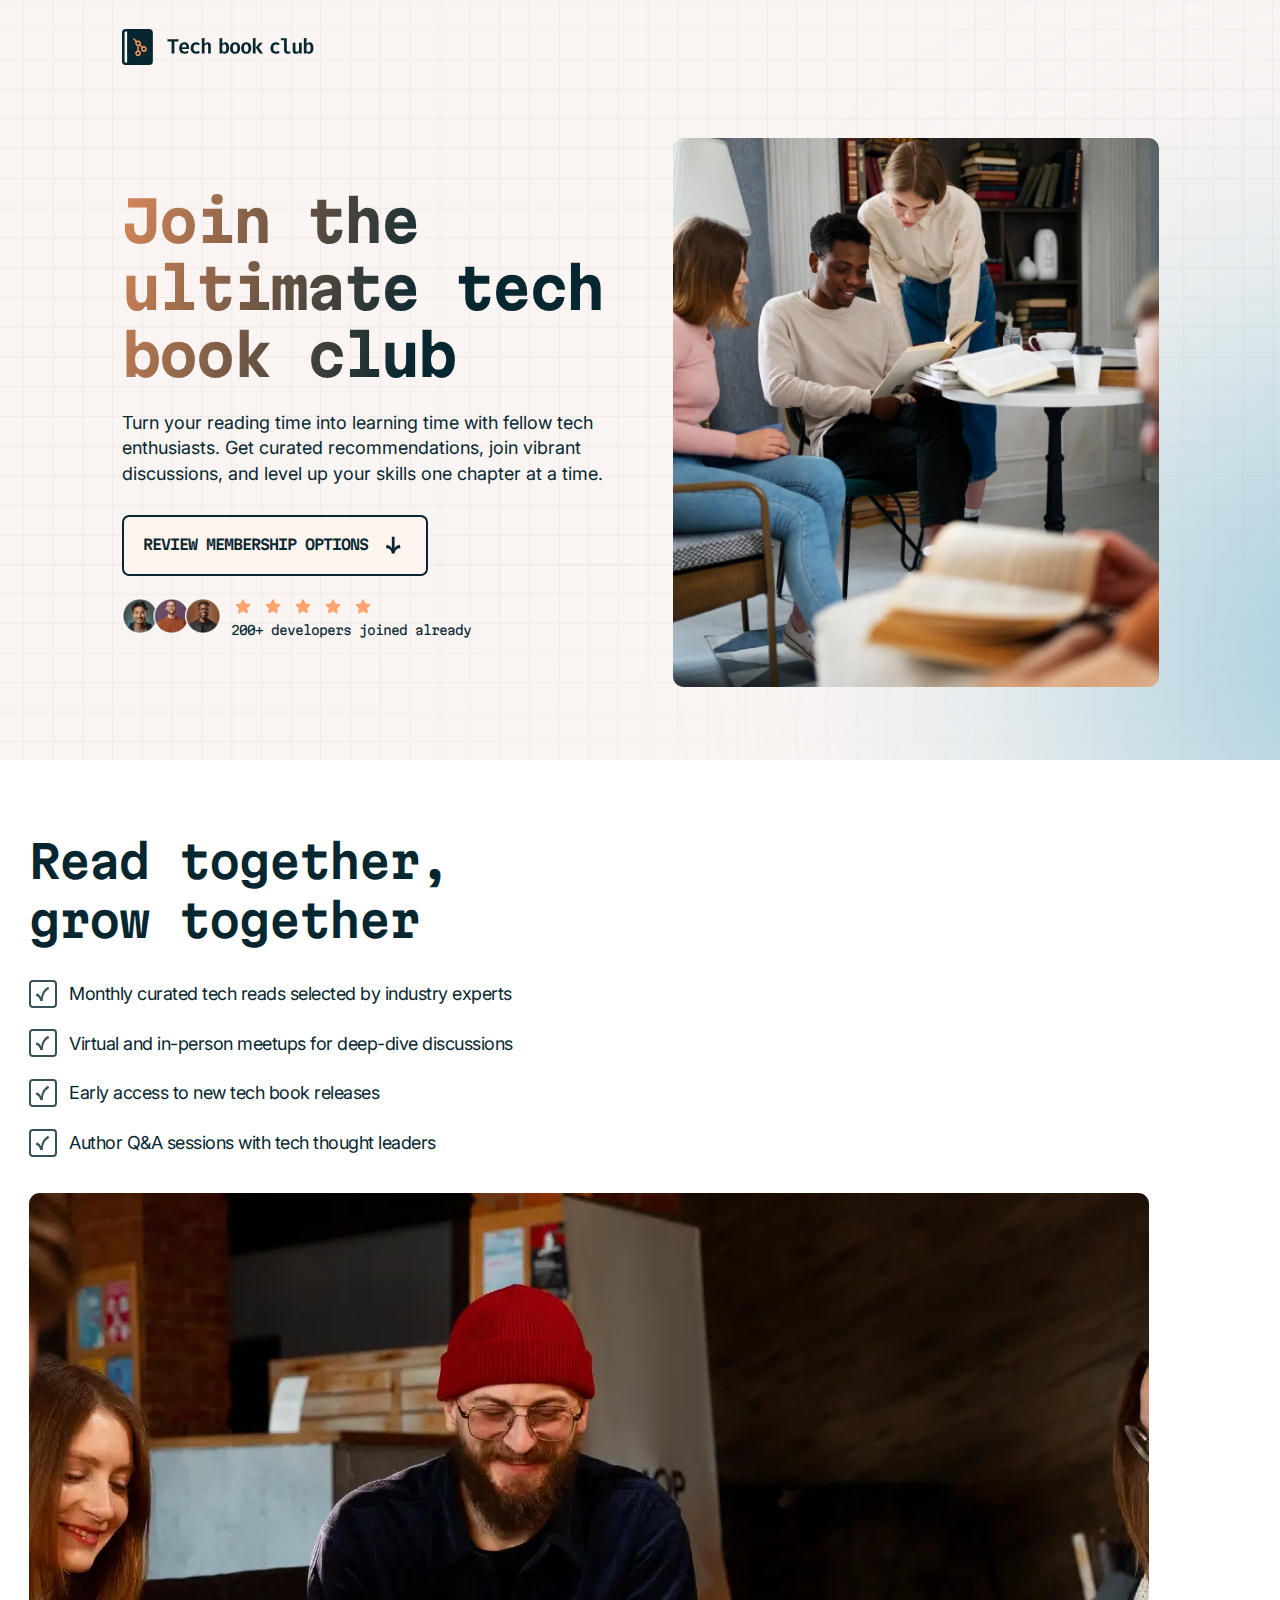
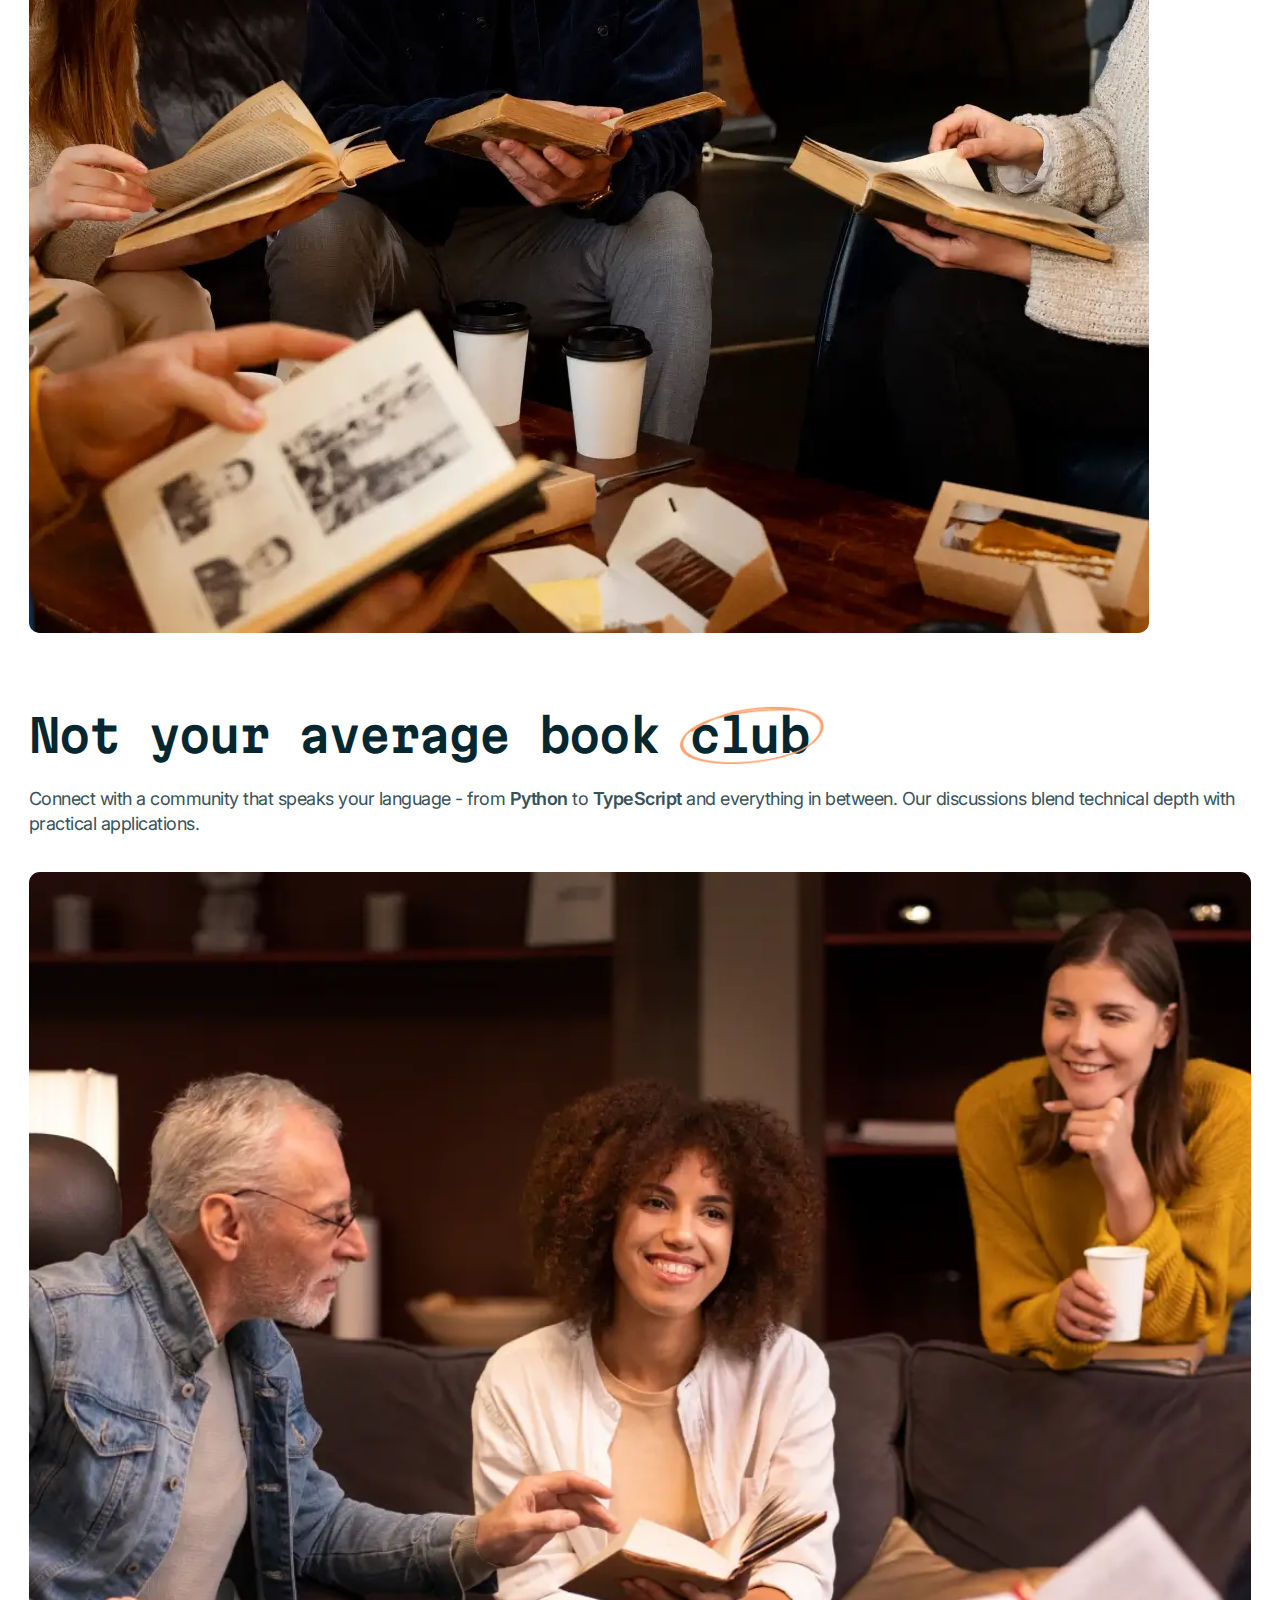
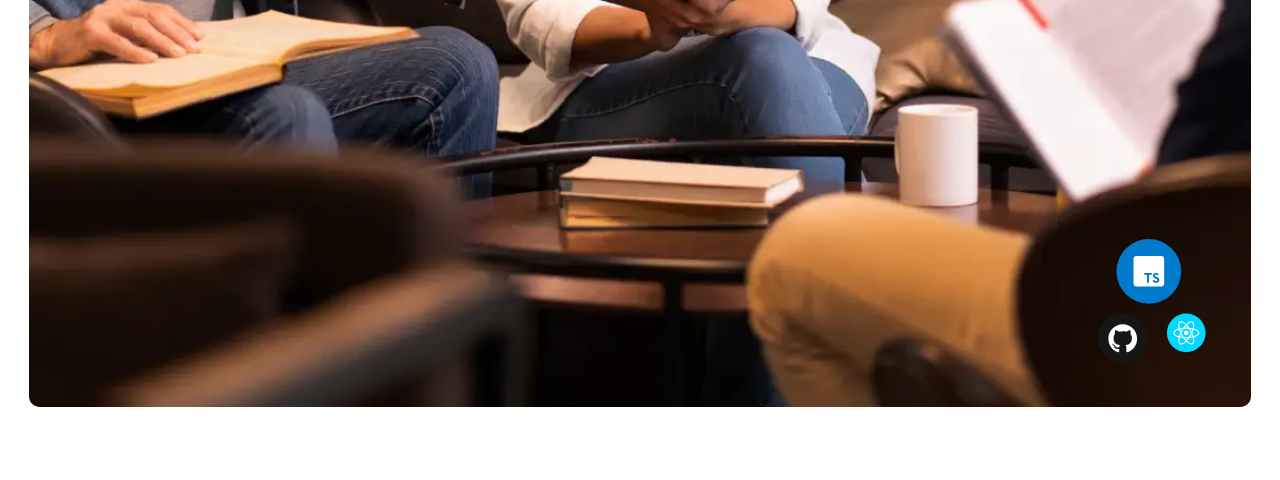
==== index.html @ 88ce5cdf "Complete introduction section renewal tablet version" ====
<!doctype html>
<html lang="en">
  <head>
    <meta charset="UTF-8" />
    <meta name="viewport" content="width=device-width, initial-scale=1.0" />

    <link
      rel="icon"
      type="image/png"
      sizes="32x32"
      href="./assets/images/favicon-32x32.png"
    />
    <link rel="preconnect" href="https://fonts.googleapis.com" />
    <link rel="preconnect" href="https://fonts.gstatic.com" crossorigin />
    <link
      href="https://fonts.googleapis.com/css2?family=Inter:ital,opsz,wght@0,14..32,100..900;1,14..32,100..900&family=Martian+Mono:wght@100..800&display=swap"
      rel="stylesheet"
    />
    <link rel="stylesheet" href="../styles/main.css" />

    <title>Tech book club</title>
  </head>
  <body>
    <main class="main-container">
      <section class="hero">
        <header class="hero__header">
          <nav class="hero__nav" aria-label="Main logo">
            <img
              src="./assets/images/logo.svg"
              alt=""
              aria-hidden="true"
              class="hero__logo"
            />
          </nav>
        </header>
        <div class="hero__content">
          <div class="content content__info">
            <h1 class="content__title">
              Join the <br />
              ultimate tech book club
            </h1>
            <p class="content__description">
              Turn your reading time into learning time with fellow tech
              enthusiasts. Get curated recommendations, join vibrant
              discussions, and level up your skills one chapter at a time.
            </p>
            <button
              class="content__btn primary"
              type="button"
              aria-label="Review membership options"
            >
              Review membership options
              <img
                src="./assets/images/icon-arrow-down.svg"
                alt=""
                aria-hidden="true"
              />
            </button>
            <div class="content__reviews">
              <img
                class="content__avatars"
                src="./assets/images/image-avatars.webp"
                alt="Avatars of tech book club members"
              />
              <div class="content__rating">
                <img src="./assets/images/icon-star.svg" alt="Star rating" />
                <img src="./assets/images/icon-star.svg" alt="Star rating" />
                <img src="./assets/images/icon-star.svg" alt="Star rating" />
                <img src="./assets/images/icon-star.svg" alt="Star rating" />
                <img src="./assets/images/icon-star.svg" alt="Star rating" />
                <p>200+ developers joined already</p>
              </div>
            </div>
          </div>
          <picture class="content__image">
            <source
              srcset="./assets/images/image-hero-desktop.webp"
              media="(min-width: 64em)"
            />
            <source
              srcset="./assets/images/image-hero-tablet.webp"
              media="(min-width: 48em)"
            />
            <img
              src="./assets/images/image-hero-mobile.webp"
              alt="A group of people discussing over a book"
            />
          </picture>
        </div>
      </section>

      <section class="introduction">
        <article class="introduction__content">
          <div class="introduction__text">
            <h2 class="introduction__title">
              Read together, <br />
              grow together
            </h2>
            <ul class="introduction__list">
              <li class="introduction__list--item">
                <img src="./assets/images/icon-check.svg" alt="" />
                Monthly curated tech reads selected by industry experts
              </li>
              <li class="introduction__list--item">
                <img src="./assets/images/icon-check.svg" alt="" />
                Virtual and in-person meetups for deep-dive discussions
              </li>
              <li class="introduction__list--item">
                <img src="./assets/images/icon-check.svg" alt="" />
                Early access to new tech book releases
              </li>
              <li class="introduction__list--item">
                <img src="./assets/images/icon-check.svg" alt="" />
                Author Q&A sessions with tech thought leaders
              </li>
            </ul>
          </div>

          <picture class="introduction__image">
            <source
              srcset="./assets/images/image-read-together-desktop.webp"
              media="(min-width: 64em)"
            />
            <source
              srcset="./assets/images/image-read-together-tablet.webp"
              media="(min-width: 48em)"
            />
            <img
              src="./assets/images/image-read-together-mobile.webp"
              alt="A group of people reading books together"
            />
          </picture>
        </article>

        <article class="introduction__content">
          <div class="introduction__text">
            <h3 class="introduction__title">
              Not your average book
              <div>
                <img src="./assets/images/pattern-circle.png" alt="" />club
              </div>
            </h3>
            <p class="introduction__description">
              Connect with a community that speaks your language - from
              <span>Python</span>
              to <span>TypeScript</span> and everything in between. Our
              discussions blend technical depth with practical applications.
            </p>
          </div>
          <picture class="introduction__image">
            <source
              srcset="./assets/images/image-not-average-desktop.webp"
              media="(min-width: 64em)"
            />
            <source
              srcset="./assets/images/image-not-average-tablet.webp"
              media="(min-width: 48em)"
            />
            <img
              src="./assets/images/image-not-average-mobile.webp"
              alt="A group of people reading books together"
            />
          </picture>
          <img
            class="introduction__logos"
            src="./assets/images/logos-tech.svg"
            alt="Github, typescript, and react logos image"
          />
        </article>
      </section>

      <!-- <section class="journey"> -->
      <!--   <header> -->
      <!--     <h2 class="journey__title">Your tech reading journey</h2> -->
      <!--   </header> -->
      <!--   <div class="journey__steps"> -->
      <!--     <div class="journey__step"> -->
      <!--       <div class="journey__step--number"> -->
      <!--         <span>1</span> -->
      <!--         <img src="./assets/images/pattern-arrow.svg" alt="" /> -->
      <!--       </div> -->
      <!--       <p>Choose your membership tier</p> -->
      <!--     </div> -->
      <!--     <div class="journey__step"> -->
      <!--       <div class="journey__step--number"> -->
      <!--         <span>2</span> -->
      <!--         <img src="./assets/images/pattern-arrow.svg" alt="" /> -->
      <!--       </div> -->
      <!--       <p>Get your monthly book selection</p> -->
      <!--     </div> -->
      <!--     <div class="journey__step"> -->
      <!--       <div class="journey__step--number"> -->
      <!--         <span>3</span> -->
      <!--         <img src="./assets/images/pattern-arrow.svg" alt="" /> -->
      <!--       </div> -->
      <!--       <p>Join our discussions forums</p> -->
      <!--     </div> -->
      <!--     <div class="journey__step"> -->
      <!--       <div class="journey__step--number"> -->
      <!--         <span>4</span> -->
      <!--       </div> -->
      <!--       <p>Attend exclusive meetups</p> -->
      <!--     </div> -->
      <!--   </div> -->
      <!-- </section> -->

      <!-- <aside class="pricing"> -->
      <!--   <header> -->
      <!--     <h2 class="pricing__header">Membership options</h2> -->
      <!--   </header> -->
      <!--   <section class="pricing__options"> -->
      <!--     <div class="pricing__option pricing__option--starter"> -->
      <!--       <h3 class="pricing__option--title">Starter</h3> -->
      <!--       <p class="pricing__option--price">$19<span>/month</span></p> -->
      <!--       <hr /> -->
      <!--       <ul class="pricing__option--list"> -->
      <!--         <li class="pricing__option--list-item"> -->
      <!--           <img src="./assets/images/icon-check.svg" alt="" /> 1 book/month -->
      <!--         </li> -->
      <!--         <li class="pricing__option--list-item"> -->
      <!--           <img src="./assets/images/icon-check.svg" alt="" /> Online -->
      <!--           forums -->
      <!--         </li> -->
      <!--       </ul> -->
      <!--       <button class="pricing__option--btn primary" type="button"> -->
      <!--         Subscribe now -->
      <!--       </button> -->
      <!--     </div> -->
      <!--     <div class="pricing__option pricing__option--pro"> -->
      <!--       <h3 class="pricing__option--title">Pro</h3> -->
      <!--       <p class="pricing__option--price">$29<span>/month</span></p> -->
      <!--       <hr /> -->
      <!--       <ul class="pricing__option--list"> -->
      <!--         <li class="pricing__option--list-item"> -->
      <!--           <img src="./assets/images/icon-check.svg" alt="" /> 2 -->
      <!--           books/month -->
      <!--         </li> -->
      <!--         <li class="pricing__option--list-item"> -->
      <!--           <img src="./assets/images/icon-check.svg" alt="" /> Virtual -->
      <!--           meetups -->
      <!--         </li> -->
      <!--       </ul> -->
      <!--       <button class="pricing__option--btn primary" type="button"> -->
      <!--         Subscribe now -->
      <!--       </button> -->
      <!--     </div> -->
      <!--     <div class="pricing__option pricing__option--enterprise"> -->
      <!--       <h3 class="pricing__option--title">Enterprise</h3> -->
      <!--       <p class="pricing__option--price">Custom</p> -->
      <!--       <hr /> -->
      <!--       <ul class="pricing__option--list"> -->
      <!--         <li class="pricing__option--list-item"> -->
      <!--           <img src="./assets/images/icon-check.svg" alt="" /> Team access -->
      <!--         </li> -->
      <!--         <li class="pricing__option--list-item"> -->
      <!--           <img src="./assets/images/icon-check.svg" alt="" /> Private -->
      <!--           sessions -->
      <!--         </li> -->
      <!--       </ul> -->
      <!--       <button class="pricing__option--btn primary" type="button"> -->
      <!--         Talk to us -->
      <!--       </button> -->
      <!--     </div> -->
      <!--   </section> -->
      <!-- </aside> -->

      <!-- <blockquote class="review"> -->
      <!--   <div class="review__stars"> -->
      <!--     <img src="./assets/images/icon-star.svg" alt="Five star image" /> -->
      <!--     <img src="./assets/images/icon-star.svg" alt="Five star image" /> -->
      <!--     <img src="./assets/images/icon-star.svg" alt="Five star image" /> -->
      <!--     <img src="./assets/images/icon-star.svg" alt="Five star image" /> -->
      <!--     <img src="./assets/images/icon-star.svg" alt="Five star image" /> -->
      <!--   </div> -->
      <!--   <q class="review__description" -->
      <!--     >This book club transformed my technical reading from a solitary -->
      <!--     activity into an enriching community experience. The discussions are -->
      <!--     gold!</q -->
      <!--   > -->
      <!--   <p class="review__author">Sarah Chen, Software Architect</p> -->
      <!-- </blockquote> -->
    </main>

    <!-- <footer class="footer"> -->
    <!--   <div class="footer__content"> -->
    <!--     <header class="footer__header"> -->
    <!--       <h2 class="footer__title">Ready to debug your reading list?</h2> -->
    <!--       <button class="footer__btn alternate"> -->
    <!--         Review membership options -->
    <!--         <img src="./assets/images/icon-arrow-up.svg" alt="" /> -->
    <!--       </button> -->
    <!--     </header> -->
    <!---->
    <!--     <section class="footer__review"> -->
    <!--       <img -->
    <!--         class="footer__review-avatar" -->
    <!--         src="./assets/images/image-avatars.webp" -->
    <!--         alt="Reviewers avatar" -->
    <!--       /> -->
    <!--       <div class="footer__review-info"> -->
    <!--         <img -->
    <!--           src="./assets/images/icon-star.svg" -->
    <!--           alt="Five star review star image" -->
    <!--         /> -->
    <!--         <img -->
    <!--           src="./assets/images/icon-star.svg" -->
    <!--           alt="Five star review star image" -->
    <!--         /> -->
    <!--         <img -->
    <!--           src="./assets/images/icon-star.svg" -->
    <!--           alt="Five star review star image" -->
    <!--         /> -->
    <!--         <img -->
    <!--           src="./assets/images/icon-star.svg" -->
    <!--           alt="Five star review star image" -->
    <!--         /> -->
    <!--         <img -->
    <!--           src="./assets/images/icon-star.svg" -->
    <!--           alt="Five star review star image" -->
    <!--         /> -->
    <!--         <p>200+ developers joined already</p> -->
    <!--       </div> -->
    <!--     </section> -->
    <!--   </div> -->
    <!--   <hr /> -->
    <!--   <section class="footer__copyright"> -->
    <!--     <p class="footer__copyright-author">&copy; 2024 - Tech Book Club</p> -->
    <!--     <div class="footer__copyright-links"> -->
    <!--       <img src="./assets/images/logo-bluesky.svg" alt="Blue sky logo" /> -->
    <!--       <img src="./assets/images/logo-linkedin.svg" alt="LinkedIn logo" /> -->
    <!--     </div> -->
    <!--   </section> -->
    <!-- </footer> -->
  </body>
</html>
---- styles/main.css ----
/* $breakpoint-desktops: "(min-width: 87.5em)"; */
.primary, .alternate {
  border: none;
  border-radius: 0.8rem;
  padding: 2rem 2.4rem;
  text-transform: uppercase; }

.primary {
  box-shadow: inset 0 0 0 2px #062630;
  background-color: #fff5ef;
  color: #062630; }

.primary:hover {
  background: linear-gradient(90deg, #ffe2d1 0%, #fff5ef 100%);
  cursor: pointer; }

.primary:focus {
  box-shadow: inset 0 0 0 2px #062630, 0 0 0 3px #fff, 0 0 0 5px #385159;
  outline: none; }

.alternate {
  background-color: #062630;
  color: #fff;
  box-shadow: inset 0 0 0 2px #fff; }

.alternate:focus {
  box-shadow: inset 0 0 0 2px #fff, 0 0 0 3px #062630, 0 0 0 5px #e6e1df;
  outline: none; }

.alternate:hover {
  background: linear-gradient(90deg, #385159 0%, #062630 100%);
  cursor: pointer; }

.hero__content, .introduction__content {
  display: grid;
  grid-template-columns: 1fr; }

.primary, .alternate, .hero .content__reviews, .introduction, .introduction__text, .introduction__list, .introduction__list--item {
  display: flex;
  justify-content: center;
  align-items: center; }

*,
*::after,
*::before {
  padding: 0;
  margin: 0;
  box-sizing: border-box; }

html {
  font-size: 62.5%;
  scroll-behavior: smooth; }

body {
  font-family: "Martian Mono", sans-serif;
  font-weight: 500;
  line-height: 1;
  color: #062630; }

@media (min-width: 70em) and (max-width: 81.25em) {
  html {
    font-size: 56.25%; } }
.hero .content__title, .introduction__title, .primary, .alternate, .hero .content__btn, .hero .content__rating p {
  font-size: 6.2rem;
  font-weight: 700;
  font-family: "Martian Mono";
  line-height: 1.2;
  letter-spacing: -2px; }

.hero .content__title {
  font-size: 3.8rem; }

.introduction__title {
  font-size: 5rem;
  font-weight: 600;
  line-height: 1.3; }

.introduction__title {
  font-size: 3.4rem; }

.introduction__description span, .hero .content__description, .introduction__list--item, .introduction__description {
  font-size: 2rem;
  font-family: "Inter";
  font-weight: 400;
  line-height: 1.4;
  letter-spacing: -0.5px; }

.introduction__description span {
  font-weight: 600; }

.primary, .alternate, .hero .content__btn, .hero .content__rating p {
  font-size: 1.8rem;
  font-weight: 600;
  line-height: 1.3;
  letter-spacing: -1px; }

.hero .content__btn {
  font-size: 1.6rem; }

.hero .content__rating p {
  font-size: 1.4rem;
  font-weight: 400;
  line-height: 1.2; }

.main-container {
  max-width: 144rem;
  margin: 0 auto; }

.hero {
  padding: 2.4rem 1.6rem 8rem;
  margin-bottom: 6.4rem;
  background-color: #faf5f3;
  background-image: url("../../assets/images/pattern-light-bg.svg");
  position: relative;
  z-index: 10;
  overflow: hidden; }
  .hero__header {
    margin-bottom: 4.8rem; }
  .hero__content {
    row-gap: 6.4rem; }
  .hero .content__title {
    background: linear-gradient(107deg, #ff9a60 -11.37%, #062630 61.84%);
    -webkit-background-clip: text;
    background-clip: text;
    -webkit-text-fill-color: transparent;
    margin-bottom: 2.4rem; }
  .hero .content__description {
    margin-bottom: 3.2rem; }
  .hero .content__btn {
    gap: 1.6rem;
    margin-bottom: 2rem;
    font-size: 1.4rem; }
  .hero .content__reviews {
    justify-content: flex-start;
    gap: 1.2rem; }
  .hero .content__avatars {
    max-width: 11rem;
    height: auto; }
  .hero .content__rating img {
    margin-bottom: 0.4rem; }
  .hero .content__image {
    display: block; }
    .hero .content__image img {
      width: 100%;
      height: auto;
      border-radius: 1.2rem; }

@media (min-width: 48em) {
  .hero {
    padding: 3.2rem 3.2rem 8rem;
    margin-bottom: 8rem; }
    .hero__header {
      margin-bottom: 6.4rem; }
    .hero::after {
      content: "";
      position: absolute;
      top: 75%;
      right: -47%;
      background-color: #9cc9da;
      filter: blur(20rem);
      width: 68.4rem;
      height: 68.4rem;
      border-radius: 50%;
      pointer-events: none;
      z-index: -1; }
    .hero .content__title {
      font-size: 6.2rem; }
    .hero .content__description {
      letter-spacing: 0; }
    .hero .content__btn {
      font-size: 1.6rem; } }
@media (min-width: 75em) {
  .hero {
    padding: 3.2rem 13.5rem 8rem; }
    .hero__header {
      margin-bottom: 8rem; }
    .hero::after {
      content: "";
      position: absolute;
      top: 45%;
      right: -32.5%;
      background-color: #9cc9da;
      filter: blur(20rem);
      width: 68.4rem;
      height: 68.4rem;
      border-radius: 50%;
      pointer-events: none;
      z-index: -1; }
    .hero__content {
      grid-template-columns: 1fr 54rem;
      column-gap: 6.4rem;
      align-items: center; } }
.introduction {
  gap: 6.4rem;
  padding: 0 1.6rem;
  margin-bottom: 6.4rem; }
  .introduction, .introduction__text, .introduction__list, .introduction__list--item {
    flex-direction: column;
    align-items: baseline; }
  .introduction__content {
    row-gap: 4rem; }
    .introduction__content:nth-of-type(2) {
      position: relative; }
  .introduction__text {
    gap: 2.4rem; }
  .introduction__list {
    gap: 1.6rem; }
    .introduction__list--item {
      flex-direction: row;
      align-items: center;
      list-style: none;
      gap: 1.4rem; }
  .introduction__title {
    color: #062630; }
    .introduction__title div {
      display: inline-block;
      position: relative;
      z-index: 1; }
      .introduction__title div img {
        max-width: 11rem;
        height: auto;
        position: absolute;
        top: 0;
        left: -1rem; }
  .introduction__logos {
    display: none; }
  .introduction__description {
    color: #385159; }
  .introduction__image {
    display: block; }
    .introduction__image img {
      width: 100%;
      height: auto;
      border-radius: 1.2rem; }

@media (min-width: 48em) {
  .introduction {
    gap: 8rem;
    margin-bottom: 8rem;
    padding: 0 3.2rem; }
    .introduction__content:first-of-type .introduction__text {
      gap: 0; }
    .introduction__content:first-of-type .introduction__title {
      margin-bottom: 3.4rem; }
    .introduction__logos {
      display: block;
      position: absolute;
      bottom: 5rem;
      right: 5rem;
      width: 12rem;
      height: 13.8rem;
      z-index: 1; }
    .introduction__title {
      font-size: 5rem;
      text-wrap: balance; }
      .introduction__title div img {
        max-width: 16rem; }
    .introduction__list {
      gap: 2.4rem; } }
/* .introduction { */
/*     @extend %flexbox-style; */
/**/
/*     flex-direction: column; */
/*     gap: 12rem; */
/*     padding: 12rem 13.5rem; */
/**/
/*     &__content { */
/*         @extend %grid-container; */
/**/
/*         grid-template-columns: 1fr 1fr; */
/*         column-gap: $spacing-80; */
/*         position: relative; */
/*     } */
/**/
/*     &__image { */
/*         max-width: 100%; */
/*         border-radius: 2rem; */
/*     } */
/**/
/*     &__text { */
/*         h2 { */
/*             margin-bottom: 3.4rem; */
/*         } */
/**/
/*         h3 { */
/*             margin-bottom: 2.4rem; */
/*         } */
/*     } */
/**/
/*     &__title { */
/*         @extend %text-preset-2; */
/**/
/*         color: $color-neutral-900; */
/**/
/*         div { */
/*             display: inline-block; */
/*             position: relative; */
/*             z-index: 1; */
/**/
/*             img { */
/*                 width: 16rem; */
/*                 height: 6rem; */
/*                 display: inline; */
/*                 position: absolute; */
/*                 top: 0; */
/*                 left: -1.7rem; */
/*             } */
/*         } */
/*     } */
/**/
/*     &__list { */
/*         @extend %flexbox-style; */
/**/
/*         flex-direction: column; */
/*         align-items: baseline; */
/*         gap: $spacing-24; */
/*         list-style: none; */
/**/
/*         &--item { */
/*             @extend %text-preset-5; */
/**/
/*             @extend %flexbox-style; */
/**/
/*             gap: 1.4rem; */
/*             color: $color-neutral-700; */
/*             max-width: 43.1rem; */
/*         } */
/*     } */
/**/
/*     &__description { */
/*         @extend %text-preset-5; */
/**/
/*         color: $color-neutral-700; */
/*         max-width: 52rem; */
/**/
/*         span { */
/*             @extend %text-preset-5-semibold; */
/*         } */
/*     } */
/**/
/*     &__logos { */
/*         position: absolute; */
/*         bottom: 2rem; */
/*         left: 49%; */
/*         transform: translateX(-24%); */
/*     } */
/* } */
/**/
/* @include respond-to($breakpoint-small-mobiles) { */
/*     .introduction { */
/*         padding: $spacing-64 $spacing-16; */
/*         gap: $spacing-64; */
/**/
/*         &__content { */
/*             grid-template-columns: 1fr; */
/*             row-gap: 4rem; */
/**/
/*             &:nth-child(1) div { */
/*                 grid-row: 1 / 2; */
/*             } */
/*         } */
/**/
/*         &__title { */
/*             font-size: 3.4rem; */
/**/
/*             div { */
/*                 img { */
/*                     width: 11rem; */
/*                     height: auto; */
/*                 } */
/*             } */
/*         } */
/**/
/*         &__description { */
/*             max-width: 34rem; */
/*         } */
/**/
/*         h2, h3 { */
/*             margin-bottom: $spacing-24; */
/*         } */
/**/
/*         &__image { */
/*             max-width: 100%; */
/*         } */
/**/
/*         &__list { */
/*             gap: $spacing-16; */
/*         } */
/**/
/*         &__logos { */
/*             display: none; */
/*         } */
/*     } */
/* } */
/**/
/**/
/* @include respond-to($breakpoint-large-mobiles) { */
/*     .introduction { */
/*         padding: $spacing-32 $spacing-32 $spacing-48; */
/*         gap: $spacing-48; */
/**/
/*         &__content { */
/*             grid-template-columns: 1fr; */
/*             row-gap: $spacing-64; */
/**/
/*             &:nth-child(1) div { */
/*                 grid-row: 1 / 2; */
/*             } */
/*         } */
/**/
/*         &__image { */
/*             max-width: 100%; */
/*         } */
/**/
/*         &__list { */
/*             &--item { */
/*                 max-width: 100%; */
/*             } */
/*         } */
/**/
/*         &__description { */
/*             max-width: 100%; */
/*         } */
/**/
/*         &__logos { */
/*             display: none; */
/*         } */
/*     } */
/* } */
/**/
/**/
/* @include respond-to($breakpoint-tablets) { */
/*     .introduction { */
/*         padding: $spacing-80 $spacing-32; */
/*         gap: $spacing-80; */
/**/
/*         &__content { */
/*             grid-template-columns: 1fr; */
/*             row-gap: 4rem; */
/**/
/*             &:nth-child(1) div { */
/*                 grid-row: 1 / 2; */
/*             } */
/*         } */
/**/
/*         &__image { */
/*             max-width: 100%; */
/*         } */
/**/
/*         &__title { */
/*             max-width: calc(100vw - 9.6rem); */
/*         } */
/**/
/*         &__list { */
/*             &--item { */
/*                 max-width: 100%; */
/*             } */
/*         } */
/**/
/*         &__description { */
/*             max-width: 100%; */
/*         } */
/**/
/*         &__logos { */
/*             position: absolute; */
/*             bottom: 4rem; */
/*             right: 4rem; */
/*             transform: translateX(0); */
/*             left: auto; */
/*         } */
/*     } */
/* } */
/**/
/**/
/* @include respond-to($breakpoint-large-tablets) { */
/*     .introduction { */
/*         padding: $spacing-64 $spacing-48; */
/*         gap: $spacing-64; */
/**/
/*         &__content { */
/*             grid-template-columns: 1fr 1fr; */
/*             row-gap: $spacing-64; */
/*         } */
/**/
/*         &__list { */
/*             &--item { */
/*                 max-width: 100%; */
/*             } */
/*         } */
/*     } */
/* } */
/**/
/**/
/* //* HACK  (1266px ~ 1371px) */
/* @media (min-width: 79.125em) and (max-width: 85.69em) { */
/*     .introduction { */
/*         &__content { */
/*             grid-template-columns: 1fr 1fr; */
/*             column-gap: $spacing-64; */
/*         } */
/*     } */
/* } */
/* .journey { */
/*   margin: 0 13.5rem 12rem; */
/*   background-image: url("../assets/images/pattern-light-bg.svg"); */
/*   background-color: $color-neutral-100; */
/*   padding: $spacing-80 0; */
/*   position: relative; */
/*   z-index: 10; */
/*   overflow: hidden; */
/*   border-radius: $border-radius-12; */
/**/
/*   @extend %flexbox-style; */
/**/
/*   flex-direction: column; */
/*   gap: $spacing-64; */
/**/
/*   &::after { */
/*     @include blur-effect(32%, -28%); */
/*   } */
/**/
/*   header { */
/*     max-width: 51.2rem; */
/*     text-align: center; */
/*   } */
/**/
/*   &__title { */
/*     @extend %text-preset-2; */
/**/
/*     line-height: 1.2; */
/*     letter-spacing: -0.4rem; */
/*   } */
/**/
/*   &__steps { */
/*     @extend %grid-container; */
/**/
/*     grid-template-columns: repeat(4, 22.6rem); */
/*     column-gap: $spacing-48; */
/*   } */
/**/
/*   &__step { */
/*     @extend %text-preset-4-regular; */
/**/
/*     &--number { */
/*       span, */
/*       img { */
/*         display: inline-block; */
/*       } */
/**/
/*       span { */
/*         line-height: 1; */
/*         color: $color-neutral-900; */
/*         box-shadow: inset 0 0 0 2px $color-neutral-900; */
/*         width: 4rem; */
/*         height: 4rem; */
/*         border-radius: $border-radius-4; */
/*         text-align: center; */
/*         padding: 0.8rem 0.4rem; */
/*       } */
/**/
/*       @extend %flexbox-style; */
/**/
/*       max-width: 100%; */
/*       justify-content: space-between; */
/*       margin-bottom: $spacing-24; */
/*     } */
/**/
/*     p { */
/*       @extend %text-preset-6; */
/*     } */
/*   } */
/* } */
/**/
/* @include respond-to($breakpoint-small-mobiles) { */
/*   .journey { */
/*     margin: 0 $spacing-16 $spacing-64; */
/*     padding: $spacing-48 $spacing-32; */
/*     gap: $spacing-48; */
/**/
/*     &::after { */
/*       @include blur-effect(100%, 100%); */
/*     } */
/**/
/*     header { */
/*       max-width: 100%; */
/*     } */
/**/
/*     &__title { */
/*       font-size: 3.8rem; */
/*       letter-spacing: -0.2rem; */
/*     } */
/**/
/*     &__steps { */
/*       grid-template-columns: 1fr; */
/*       row-gap: $spacing-32; */
/*     } */
/**/
/*     &__step { */
/*       justify-items: center; */
/**/
/*       p { */
/*         justify-self: start; */
/*       } */
/**/
/*       &--number { */
/*         img { */
/*           display: none; */
/*         } */
/*       } */
/*     } */
/*   } */
/* } */
/**/
/* @include respond-to($breakpoint-large-mobiles) { */
/*   .journey { */
/*     margin: $spacing-32 $spacing-24; */
/*     padding: $spacing-32 $spacing-24; */
/*     gap: $spacing-48; */
/**/
/*     &::after { */
/*       @include blur-effect(100%, 100%); */
/*     } */
/**/
/*     header { */
/*       max-width: 100%; */
/*     } */
/**/
/*     &__title { */
/*       font-size: 4.2rem; */
/*       letter-spacing: -0.2rem; */
/*     } */
/**/
/*     &__steps { */
/*       grid-template-columns: 1fr 1fr; */
/*       gap: $spacing-32; */
/*     } */
/**/
/*     &__step { */
/*       p { */
/*         font-size: 1.6rem; */
/*       } */
/*     } */
/*   } */
/* } */
/**/
/* @include respond-to($breakpoint-tablets) { */
/*   .journey { */
/*     margin: $spacing-32 $spacing-32 $spacing-80; */
/*     padding: $spacing-48 $spacing-32; */
/*     gap: $spacing-48; */
/**/
/*     &::after { */
/*       @include blur-effect(53%, -33%); */
/*     } */
/**/
/*     &__steps { */
/*       grid-template-columns: repeat(2, 1fr); */
/*       column-gap: $spacing-64; */
/*       row-gap: $spacing-48; */
/*     } */
/*   } */
/* } */
/**/
/* @include respond-to($breakpoint-large-tablets) { */
/*   .journey { */
/*     margin: $spacing-64 $spacing-48 $spacing-80; */
/*     padding: $spacing-64 $spacing-48; */
/**/
/*     &::after { */
/*       @include blur-effect(50%, -33%); */
/*     } */
/**/
/*     &__steps { */
/*       grid-template-columns: repeat(3, 1fr); */
/*       column-gap: $spacing-80; */
/*       row-gap: $spacing-64; */
/*     } */
/*   } */
/* } */
/* .pricing { */
/*   max-width: 97rem; */
/*   margin: 0 auto 12rem; */
/**/
/*   @extend %flexbox-style; */
/**/
/*   flex-direction: column; */
/*   gap: $spacing-64; */
/**/
/*   &__header { */
/*     @extend %text-preset-2; */
/**/
/*     color: $color-neutral-900; */
/*   } */
/**/
/*   &__options { */
/*     @extend %grid-container; */
/**/
/*     grid-template-columns: 28.6rem 35rem 28.6rem; */
/*     column-gap: $spacing-24; */
/*   } */
/**/
/*   &__option { */
/*     @extend %flexbox-style; */
/**/
/*     flex-direction: column; */
/*     align-items: baseline; */
/*     box-shadow: inset 0 0 0 1px $color-neutral-200; */
/*     border-radius: $border-radius-8; */
/*     gap: 2.4rem; */
/*     position: relative; */
/*     overflow: hidden; */
/*     z-index: 10; */
/**/
/*     &:nth-child(2) { */
/*       background-color: $color-neutral-100; */
/*       z-index: 1; */
/**/
/*       &::after { */
/*         @include blur-effect(49%, -105%); */
/*       } */
/*     } */
/**/
/*     &--starter, */
/*     &--enterprise { */
/*       padding: $spacing-24; */
/*     } */
/**/
/*     &--pro { */
/*       padding: 4rem $spacing-24; */
/*     } */
/**/
/*     &--title { */
/*       @extend %text-preset-4; */
/**/
/*       color: $color-neutral-900; */
/*     } */
/**/
/*     &--price { */
/*       @extend %text-preset-3; */
/**/
/*       color: $color-neutral-900; */
/**/
/*       span { */
/*         @extend %text-preset-5; */
/**/
/*         color: $color-neutral-700; */
/*       } */
/*     } */
/**/
/*     hr { */
/*       width: 100%; */
/*       border: 1px solid $color-neutral-200; */
/*     } */
/**/
/*     &--list { */
/*       @extend %flexbox-style; */
/**/
/*       flex-direction: column; */
/*       align-items: baseline; */
/*       gap: $spacing-16; */
/*       margin-bottom: 0.8rem; */
/*       list-style: none; */
/**/
/*       &-item { */
/*         @extend %text-preset-5; */
/**/
/*         @extend %flexbox-style; */
/**/
/*         gap: $spacing-12; */
/*         color: $color-neutral-700; */
/*       } */
/*     } */
/**/
/*     &--btn { */
/*       width: 100%; */
/*     } */
/*   } */
/* } */
/**/
/* @include respond-to($breakpoint-small-mobiles) { */
/*   .pricing { */
/*     margin: 0 auto $spacing-64; */
/*     padding: 0 $spacing-16; */
/*     gap: $spacing-24; */
/*     align-items: stretch; */
/**/
/*     &__options { */
/*       grid-template-columns: 1fr; */
/*       row-gap: $spacing-24; */
/*     } */
/**/
/*     &__option { */
/*       &--pro { */
/*         padding: $spacing-24; */
/*       } */
/*     } */
/**/
/*     &__header { */
/*       font-size: 3.4rem; */
/*     } */
/*   } */
/* } */
/**/
/* @include respond-to($breakpoint-large-mobiles) { */
/*   .pricing { */
/*     margin: 0 auto $spacing-64; */
/*     padding: 0 $spacing-24; */
/*     gap: 4rem; */
/*     align-items: stretch; */
/**/
/*     &__header { */
/*       text-align: center; */
/*     } */
/**/
/*     &__options { */
/*       grid-template-columns: 0.75fr; */
/*       gap: $spacing-24; */
/*       justify-content: center; */
/*     } */
/**/
/*     &__option { */
/*       &--pro { */
/*         padding: $spacing-24; */
/*       } */
/*     } */
/*   } */
/* } */
/**/
/* @include respond-to($breakpoint-tablets) { */
/*   .pricing { */
/*     margin: 0 auto $spacing-80; */
/*     padding: 0 $spacing-32; */
/*     gap: 4rem; */
/*     align-items: stretch; */
/**/
/*     &__options { */
/*       grid-template-columns: repeat(2, 1fr); */
/*       gap: $spacing-24; */
/*       justify-content: center; */
/*     } */
/**/
/*     &__option { */
/*       &--starter, */
/*       &--pro, */
/*       &--enterprise { */
/*         padding: $spacing-24; */
/*       } */
/**/
/*       &:nth-child(2) { */
/*         &::after { */
/*           @include blur-effect(57%, -107%); */
/*         } */
/*       } */
/*     } */
/*   } */
/* } */
/* .review { */
/*     @extend %flexbox-style; */
/**/
/*     max-width: 97rem; */
/*     margin: 0 auto 12rem; */
/*     flex-direction: column; */
/*     gap: $spacing-32; */
/**/
/*     &__description { */
/*         @extend %text-preset-3; */
/**/
/*         color: $color-neutral-900; */
/*         text-align: center; */
/*     } */
/**/
/*     &__author { */
/*         @extend %text-preset-5; */
/**/
/*         color: $color-neutral-700; */
/*     } */
/* } */
/**/
/* @include respond-to($breakpoint-small-mobiles) { */
/*     .review { */
/*         margin: $spacing-64 auto; */
/*         padding: 0 $spacing-16; */
/*         align-items: baseline; */
/**/
/*         &__description { */
/*             text-align: left; */
/*             font-size: 2.4rem; */
/*         } */
/*     } */
/* } */
/**/
/**/
/* @include respond-to($breakpoint-large-mobiles) { */
/*     .review { */
/*         padding: 0 $spacing-32; */
/*         align-items: baseline; */
/**/
/*         &__description { */
/*             text-align: left; */
/*             font-size: 3.2rem; */
/*             line-height: 1.1; */
/*         } */
/*     } */
/* } */
/**/
/**/
/* //* HACK tablets (768px ~ 1024px) */
/* @include respond-to($breakpoint-tablets) { */
/*     .review { */
/*         padding: 0 $spacing-32; */
/*         align-items: baseline; */
/**/
/*         &__description { */
/*             text-align: left; */
/*         } */
/*     } */
/* } */
/* .footer { */
/*   max-width: 144rem; */
/*   margin: 0 auto; */
/*   background-color: $color-neutral-900; */
/*   background-image: url("../assets/images/pattern-dark-bg.svg"); */
/*   padding: $spacing-80 13.5rem 0; */
/*   border-top-left-radius: $border-radius-12; */
/*   border-top-right-radius: $border-radius-12; */
/**/
/*   &__content { */
/*     margin-bottom: $spacing-64; */
/*   } */
/**/
/*   &__header { */
/*     @extend %flexbox-style; */
/**/
/*     flex-direction: column; */
/*     gap: 4rem; */
/*   } */
/**/
/*   &__title { */
/*     @extend %text-preset-2; */
/**/
/*     color: $color-neutral-100; */
/*     text-align: center; */
/*     max-width: 75.3rem; */
/*   } */
/**/
/*   &__btn { */
/*     margin-bottom: $spacing-24; */
/*   } */
/**/
/*   &__review { */
/*     @extend %flexbox-style; */
/**/
/*     gap: $spacing-12; */
/**/
/*     &-avatar { */
/*       width: 11rem; */
/*       height: auto; */
/*     } */
/**/
/*     &-info { */
/*       img { */
/*         margin-bottom: $spacing-4; */
/*       } */
/**/
/*       p { */
/*         @extend %text-preset-7; */
/**/
/*         color: $color-neutral-100; */
/*       } */
/*     } */
/*   } */
/**/
/*   hr { */
/*     width: 100%; */
/*     border: 1px solid $color-neutral-700; */
/*   } */
/**/
/*   &__copyright { */
/*     @extend %flexbox-style; */
/**/
/*     justify-content: space-between; */
/*     align-items: center; */
/*     padding: $spacing-24 0; */
/**/
/*     &-author { */
/*       @extend %text-preset-7; */
/**/
/*       color: $color-neutral-100; */
/*     } */
/**/
/*     &-links { */
/*       @extend %flexbox-style; */
/**/
/*       gap: $spacing-24; */
/*     } */
/*   } */
/* } */
/**/
/* @include respond-to($breakpoint-small-mobiles) { */
/*   .footer { */
/*     padding: $spacing-48 $spacing-16 0; */
/**/
/*     &__title { */
/*       font-size: 3.4rem; */
/*     } */
/**/
/*     &__btn { */
/*       font-size: calc(1.2rem + 0.2vw); */
/*     } */
/**/
/*     &__copyright { */
/*       flex-direction: column; */
/*       padding: $spacing-24 $spacing-32; */
/*     } */
/*   } */
/* } */
/**/
/* @include respond-to($breakpoint-large-mobiles) { */
/*   .footer { */
/*     padding: $spacing-48 $spacing-24 0; */
/**/
/*     &__title { */
/*       font-size: 4.2rem; */
/*     } */
/*   } */
/* } */
/**/
/* @include respond-to($breakpoint-tablets) { */
/*   .footer { */
/*     padding: $spacing-64 $spacing-32 0; */
/*   } */
/* } */

/*# sourceMappingURL=main.css.map */
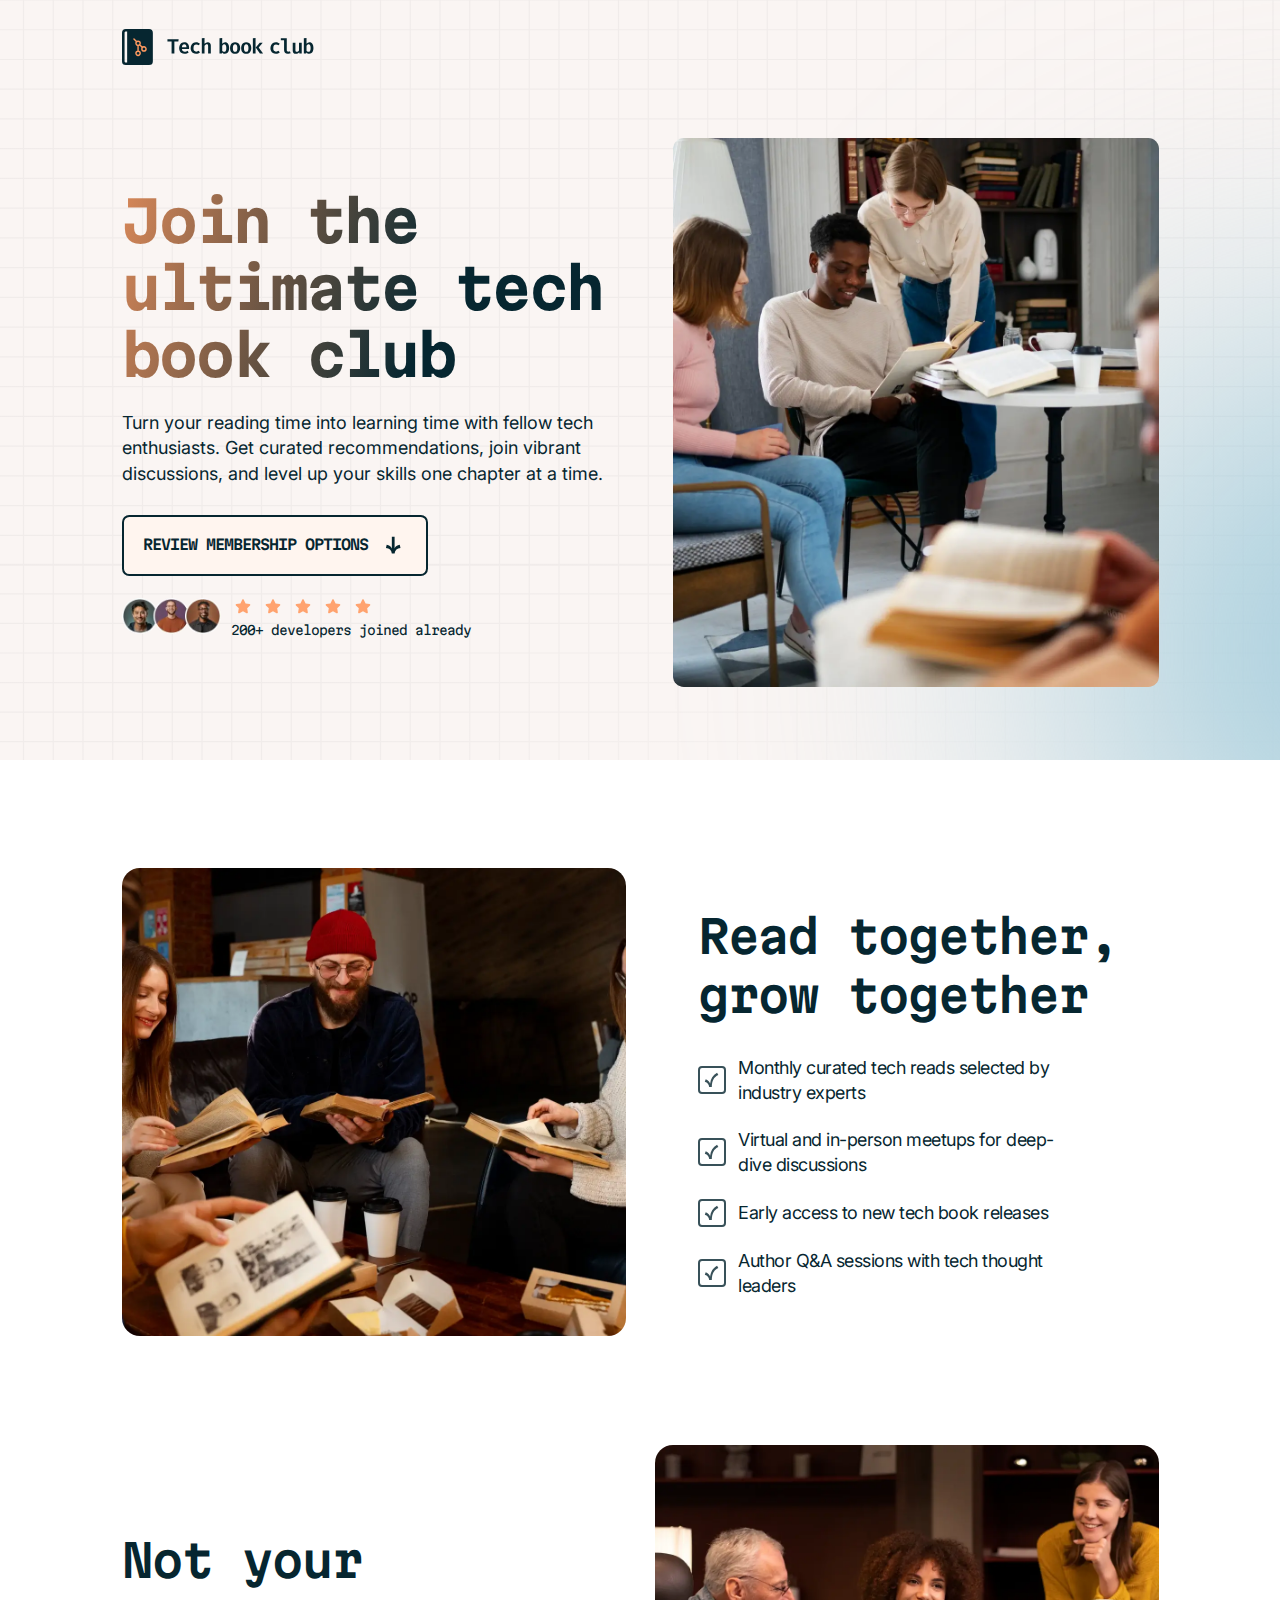
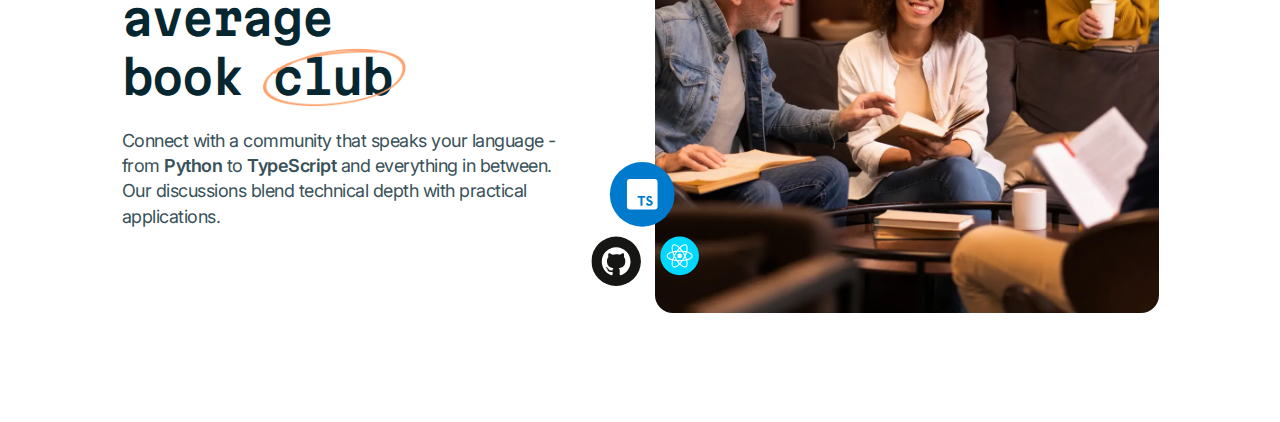
==== commit b1af3bbf: "Minor modification" ====
--- a/index.html
+++ b/index.html
@@ -92,10 +92,7 @@
       <section class="introduction">
         <article class="introduction__content">
           <div class="introduction__text">
-            <h2 class="introduction__title">
-              Read together, <br />
-              grow together
-            </h2>
+            <h2 class="introduction__title">Read together, grow together</h2>
             <ul class="introduction__list">
               <li class="introduction__list--item">
                 <img src="./assets/images/icon-check.svg" alt="" />
--- a/styles/main.css
+++ b/styles/main.css
@@ -57,7 +57,7 @@
   line-height: 1;
   color: #062630; }
 
-@media (min-width: 70em) and (max-width: 81.25em) {
+@media (min-width: 70em) and (max-width: 84.375em) {
   html {
     font-size: 56.25%; } }
 .hero .content__title, .introduction__title, .primary, .alternate, .hero .content__btn, .hero .content__rating p {
@@ -171,7 +171,8 @@
       font-size: 1.6rem; } }
 @media (min-width: 75em) {
   .hero {
-    padding: 3.2rem 13.5rem 8rem; }
+    padding: 3.2rem 13.5rem 8rem;
+    margin-bottom: 12rem; }
     .hero__header {
       margin-bottom: 8rem; }
     .hero::after {
@@ -231,7 +232,7 @@
     .introduction__image img {
       width: 100%;
       height: auto;
-      border-radius: 1.2rem; }
+      border-radius: 2rem; }
 
 @media (min-width: 48em) {
   .introduction {
@@ -257,6 +258,25 @@
         max-width: 16rem; }
     .introduction__list {
       gap: 2.4rem; } }
+@media (min-width: 75em) {
+  .introduction {
+    gap: 12rem;
+    margin-bottom: 12rem;
+    padding: 0 13.5rem; }
+    .introduction__content {
+      grid-template-columns: 1fr 1fr;
+      column-gap: 8rem; }
+      .introduction__content:first-of-type .introduction__image {
+        grid-row: 1;
+        grid-column: 1 / 2; }
+    .introduction__list {
+      max-width: 43rem; }
+    .introduction__image {
+      width: 56rem; }
+    .introduction__logos {
+      left: 50%;
+      transform: translateX(-45%);
+      bottom: 3.1rem; } }
 /* .introduction { */
 /*     @extend %flexbox-style; */
 /**/
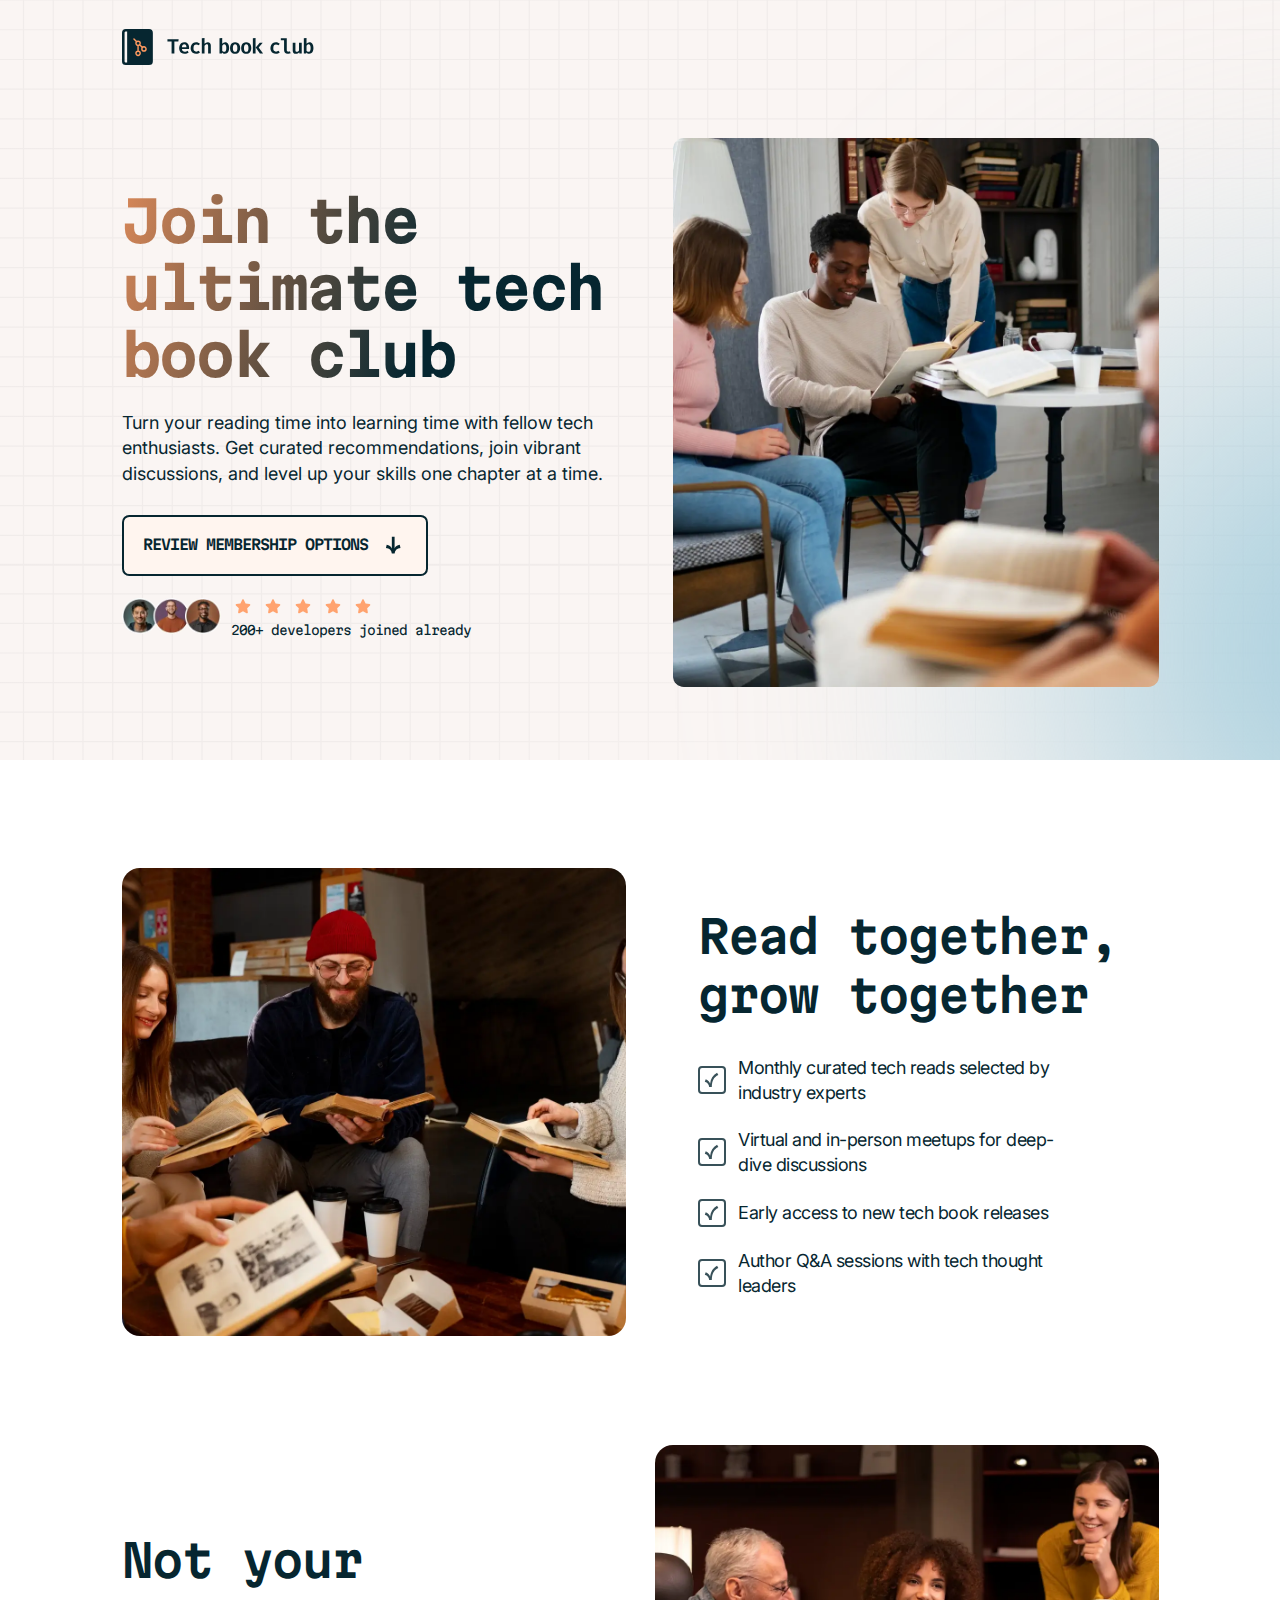
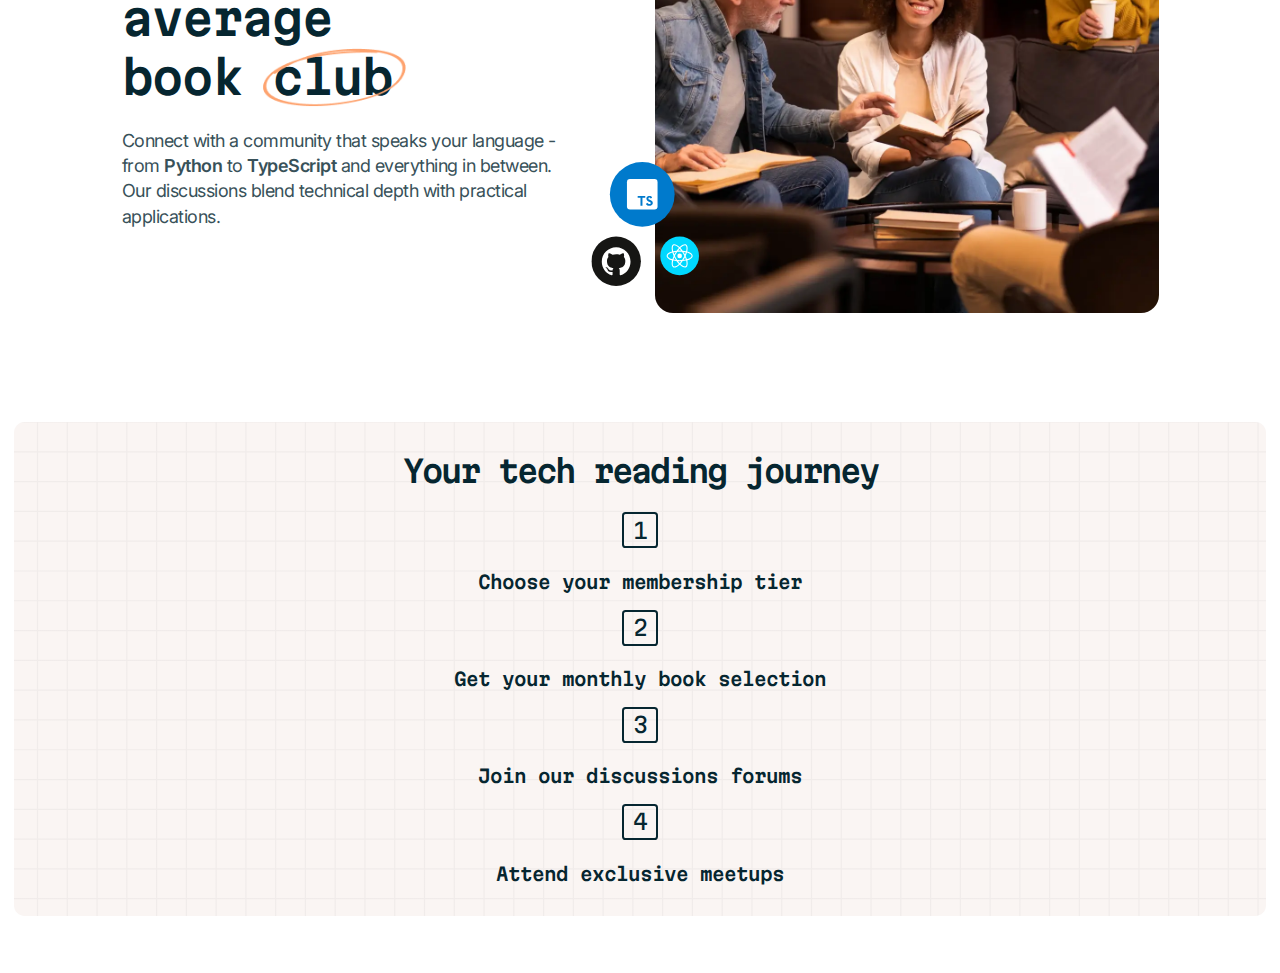
==== commit baec0707: "Complete journey section renewal mobile version" ====
--- a/index.html
+++ b/index.html
@@ -166,40 +166,40 @@
         </article>
       </section>
 
-      <!-- <section class="journey"> -->
-      <!--   <header> -->
-      <!--     <h2 class="journey__title">Your tech reading journey</h2> -->
-      <!--   </header> -->
-      <!--   <div class="journey__steps"> -->
-      <!--     <div class="journey__step"> -->
-      <!--       <div class="journey__step--number"> -->
-      <!--         <span>1</span> -->
-      <!--         <img src="./assets/images/pattern-arrow.svg" alt="" /> -->
-      <!--       </div> -->
-      <!--       <p>Choose your membership tier</p> -->
-      <!--     </div> -->
-      <!--     <div class="journey__step"> -->
-      <!--       <div class="journey__step--number"> -->
-      <!--         <span>2</span> -->
-      <!--         <img src="./assets/images/pattern-arrow.svg" alt="" /> -->
-      <!--       </div> -->
-      <!--       <p>Get your monthly book selection</p> -->
-      <!--     </div> -->
-      <!--     <div class="journey__step"> -->
-      <!--       <div class="journey__step--number"> -->
-      <!--         <span>3</span> -->
-      <!--         <img src="./assets/images/pattern-arrow.svg" alt="" /> -->
-      <!--       </div> -->
-      <!--       <p>Join our discussions forums</p> -->
-      <!--     </div> -->
-      <!--     <div class="journey__step"> -->
-      <!--       <div class="journey__step--number"> -->
-      <!--         <span>4</span> -->
-      <!--       </div> -->
-      <!--       <p>Attend exclusive meetups</p> -->
-      <!--     </div> -->
-      <!--   </div> -->
-      <!-- </section> -->
+      <section class="journey">
+        <header>
+          <h2 class="journey__title">Your tech reading journey</h2>
+        </header>
+        <div class="journey__steps">
+          <div class="journey__step">
+            <div class="journey__step--number">
+              <span>1</span>
+              <img src="./assets/images/pattern-arrow.svg" alt="" />
+            </div>
+            <p>Choose your membership tier</p>
+          </div>
+          <div class="journey__step">
+            <div class="journey__step--number">
+              <span>2</span>
+              <img src="./assets/images/pattern-arrow.svg" alt="" />
+            </div>
+            <p>Get your monthly book selection</p>
+          </div>
+          <div class="journey__step">
+            <div class="journey__step--number">
+              <span>3</span>
+              <img src="./assets/images/pattern-arrow.svg" alt="" />
+            </div>
+            <p>Join our discussions forums</p>
+          </div>
+          <div class="journey__step">
+            <div class="journey__step--number">
+              <span>4</span>
+            </div>
+            <p>Attend exclusive meetups</p>
+          </div>
+        </div>
+      </section>
 
       <!-- <aside class="pricing"> -->
       <!--   <header> -->
--- a/styles/main.css
+++ b/styles/main.css
@@ -31,11 +31,11 @@
   background: linear-gradient(90deg, #385159 0%, #062630 100%);
   cursor: pointer; }
 
-.hero__content, .introduction__content {
+.hero__content, .introduction__content, .journey__steps {
   display: grid;
   grid-template-columns: 1fr; }
 
-.primary, .alternate, .hero .content__reviews, .introduction, .introduction__text, .introduction__list, .introduction__list--item {
+.primary, .alternate, .hero .content__reviews, .introduction, .introduction__text, .introduction__list, .introduction__list--item, .journey, .journey__step {
   display: flex;
   justify-content: center;
   align-items: center; }
@@ -60,7 +60,7 @@
 @media (min-width: 70em) and (max-width: 84.375em) {
   html {
     font-size: 56.25%; } }
-.hero .content__title, .introduction__title, .primary, .alternate, .hero .content__btn, .hero .content__rating p {
+.hero .content__title, .journey__step, .journey__step p, .introduction__title, .journey__title, .primary, .alternate, .hero .content__btn, .hero .content__rating p {
   font-size: 6.2rem;
   font-weight: 700;
   font-family: "Martian Mono";
@@ -70,13 +70,24 @@
 .hero .content__title {
   font-size: 3.8rem; }
 
-.introduction__title {
+.journey__step, .journey__step p, .introduction__title, .journey__title {
   font-size: 5rem;
   font-weight: 600;
   line-height: 1.3; }
 
-.introduction__title {
+.journey__step, .journey__step p, .introduction__title, .journey__title {
   font-size: 3.4rem; }
+
+.journey__step, .journey__step p {
+  letter-spacing: -1px; }
+
+.journey__step, .journey__step p {
+  font-size: 2.4rem;
+  line-height: 1.1; }
+
+.journey__step {
+  font-weight: 400;
+  line-height: 1.2; }
 
 .introduction__description span, .hero .content__description, .introduction__list--item, .introduction__description {
   font-size: 2rem;
@@ -277,249 +288,31 @@
       left: 50%;
       transform: translateX(-45%);
       bottom: 3.1rem; } }
-/* .introduction { */
-/*     @extend %flexbox-style; */
-/**/
-/*     flex-direction: column; */
-/*     gap: 12rem; */
-/*     padding: 12rem 13.5rem; */
-/**/
-/*     &__content { */
-/*         @extend %grid-container; */
-/**/
-/*         grid-template-columns: 1fr 1fr; */
-/*         column-gap: $spacing-80; */
-/*         position: relative; */
-/*     } */
-/**/
-/*     &__image { */
-/*         max-width: 100%; */
-/*         border-radius: 2rem; */
-/*     } */
-/**/
-/*     &__text { */
-/*         h2 { */
-/*             margin-bottom: 3.4rem; */
-/*         } */
-/**/
-/*         h3 { */
-/*             margin-bottom: 2.4rem; */
-/*         } */
-/*     } */
-/**/
-/*     &__title { */
-/*         @extend %text-preset-2; */
-/**/
-/*         color: $color-neutral-900; */
-/**/
-/*         div { */
-/*             display: inline-block; */
-/*             position: relative; */
-/*             z-index: 1; */
-/**/
-/*             img { */
-/*                 width: 16rem; */
-/*                 height: 6rem; */
-/*                 display: inline; */
-/*                 position: absolute; */
-/*                 top: 0; */
-/*                 left: -1.7rem; */
-/*             } */
-/*         } */
-/*     } */
-/**/
-/*     &__list { */
-/*         @extend %flexbox-style; */
-/**/
-/*         flex-direction: column; */
-/*         align-items: baseline; */
-/*         gap: $spacing-24; */
-/*         list-style: none; */
-/**/
-/*         &--item { */
-/*             @extend %text-preset-5; */
-/**/
-/*             @extend %flexbox-style; */
-/**/
-/*             gap: 1.4rem; */
-/*             color: $color-neutral-700; */
-/*             max-width: 43.1rem; */
-/*         } */
-/*     } */
-/**/
-/*     &__description { */
-/*         @extend %text-preset-5; */
-/**/
-/*         color: $color-neutral-700; */
-/*         max-width: 52rem; */
-/**/
-/*         span { */
-/*             @extend %text-preset-5-semibold; */
-/*         } */
-/*     } */
-/**/
-/*     &__logos { */
-/*         position: absolute; */
-/*         bottom: 2rem; */
-/*         left: 49%; */
-/*         transform: translateX(-24%); */
-/*     } */
-/* } */
-/**/
-/* @include respond-to($breakpoint-small-mobiles) { */
-/*     .introduction { */
-/*         padding: $spacing-64 $spacing-16; */
-/*         gap: $spacing-64; */
-/**/
-/*         &__content { */
-/*             grid-template-columns: 1fr; */
-/*             row-gap: 4rem; */
-/**/
-/*             &:nth-child(1) div { */
-/*                 grid-row: 1 / 2; */
-/*             } */
-/*         } */
-/**/
-/*         &__title { */
-/*             font-size: 3.4rem; */
-/**/
-/*             div { */
-/*                 img { */
-/*                     width: 11rem; */
-/*                     height: auto; */
-/*                 } */
-/*             } */
-/*         } */
-/**/
-/*         &__description { */
-/*             max-width: 34rem; */
-/*         } */
-/**/
-/*         h2, h3 { */
-/*             margin-bottom: $spacing-24; */
-/*         } */
-/**/
-/*         &__image { */
-/*             max-width: 100%; */
-/*         } */
-/**/
-/*         &__list { */
-/*             gap: $spacing-16; */
-/*         } */
-/**/
-/*         &__logos { */
-/*             display: none; */
-/*         } */
-/*     } */
-/* } */
-/**/
-/**/
-/* @include respond-to($breakpoint-large-mobiles) { */
-/*     .introduction { */
-/*         padding: $spacing-32 $spacing-32 $spacing-48; */
-/*         gap: $spacing-48; */
-/**/
-/*         &__content { */
-/*             grid-template-columns: 1fr; */
-/*             row-gap: $spacing-64; */
-/**/
-/*             &:nth-child(1) div { */
-/*                 grid-row: 1 / 2; */
-/*             } */
-/*         } */
-/**/
-/*         &__image { */
-/*             max-width: 100%; */
-/*         } */
-/**/
-/*         &__list { */
-/*             &--item { */
-/*                 max-width: 100%; */
-/*             } */
-/*         } */
-/**/
-/*         &__description { */
-/*             max-width: 100%; */
-/*         } */
-/**/
-/*         &__logos { */
-/*             display: none; */
-/*         } */
-/*     } */
-/* } */
-/**/
-/**/
-/* @include respond-to($breakpoint-tablets) { */
-/*     .introduction { */
-/*         padding: $spacing-80 $spacing-32; */
-/*         gap: $spacing-80; */
-/**/
-/*         &__content { */
-/*             grid-template-columns: 1fr; */
-/*             row-gap: 4rem; */
-/**/
-/*             &:nth-child(1) div { */
-/*                 grid-row: 1 / 2; */
-/*             } */
-/*         } */
-/**/
-/*         &__image { */
-/*             max-width: 100%; */
-/*         } */
-/**/
-/*         &__title { */
-/*             max-width: calc(100vw - 9.6rem); */
-/*         } */
-/**/
-/*         &__list { */
-/*             &--item { */
-/*                 max-width: 100%; */
-/*             } */
-/*         } */
-/**/
-/*         &__description { */
-/*             max-width: 100%; */
-/*         } */
-/**/
-/*         &__logos { */
-/*             position: absolute; */
-/*             bottom: 4rem; */
-/*             right: 4rem; */
-/*             transform: translateX(0); */
-/*             left: auto; */
-/*         } */
-/*     } */
-/* } */
-/**/
-/**/
-/* @include respond-to($breakpoint-large-tablets) { */
-/*     .introduction { */
-/*         padding: $spacing-64 $spacing-48; */
-/*         gap: $spacing-64; */
-/**/
-/*         &__content { */
-/*             grid-template-columns: 1fr 1fr; */
-/*             row-gap: $spacing-64; */
-/*         } */
-/**/
-/*         &__list { */
-/*             &--item { */
-/*                 max-width: 100%; */
-/*             } */
-/*         } */
-/*     } */
-/* } */
-/**/
-/**/
-/* //* HACK  (1266px ~ 1371px) */
-/* @media (min-width: 79.125em) and (max-width: 85.69em) { */
-/*     .introduction { */
-/*         &__content { */
-/*             grid-template-columns: 1fr 1fr; */
-/*             column-gap: $spacing-64; */
-/*         } */
-/*     } */
-/* } */
+.journey {
+  margin: 0 1.6rem 6.4rem;
+  padding: 3.2rem 1.6rem;
+  background-color: #faf5f3;
+  background-image: url("../../assets/images/pattern-light-bg.svg");
+  border-radius: 1.2rem;
+  text-align: center; }
+  .journey, .journey__step {
+    flex-direction: column;
+    gap: 2.4rem; }
+  .journey__steps {
+    row-gap: 1.6rem; }
+  .journey__step--number span {
+    display: inline-block;
+    width: 4rem;
+    height: 4rem;
+    box-shadow: inset 0 0 0 2px #062630;
+    border-radius: 0.4rem;
+    padding: 0.6rem 0.8rem; }
+  .journey__step--number img {
+    display: none; }
+  .journey__step p {
+    font-size: 2rem;
+    line-height: 1.4; }
+
 /* .journey { */
 /*   margin: 0 13.5rem 12rem; */
 /*   background-image: url("../assets/images/pattern-light-bg.svg"); */
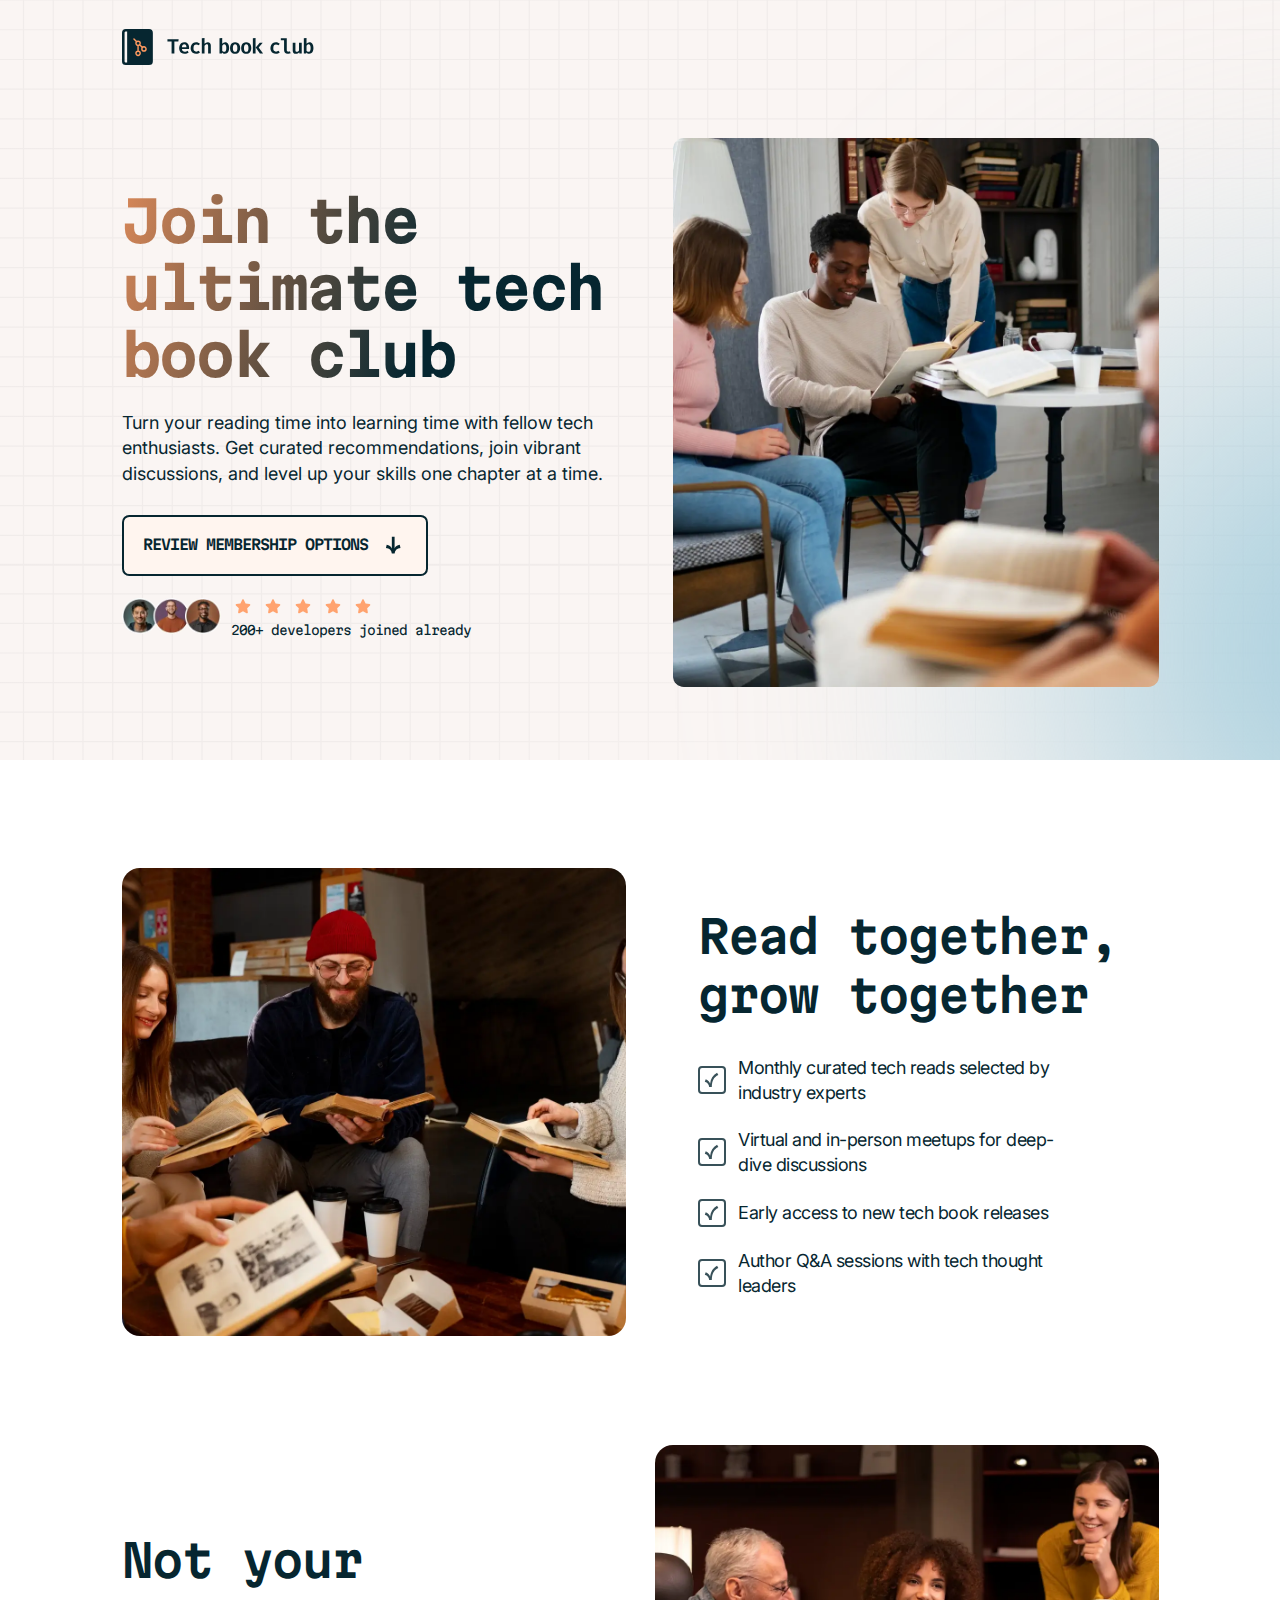
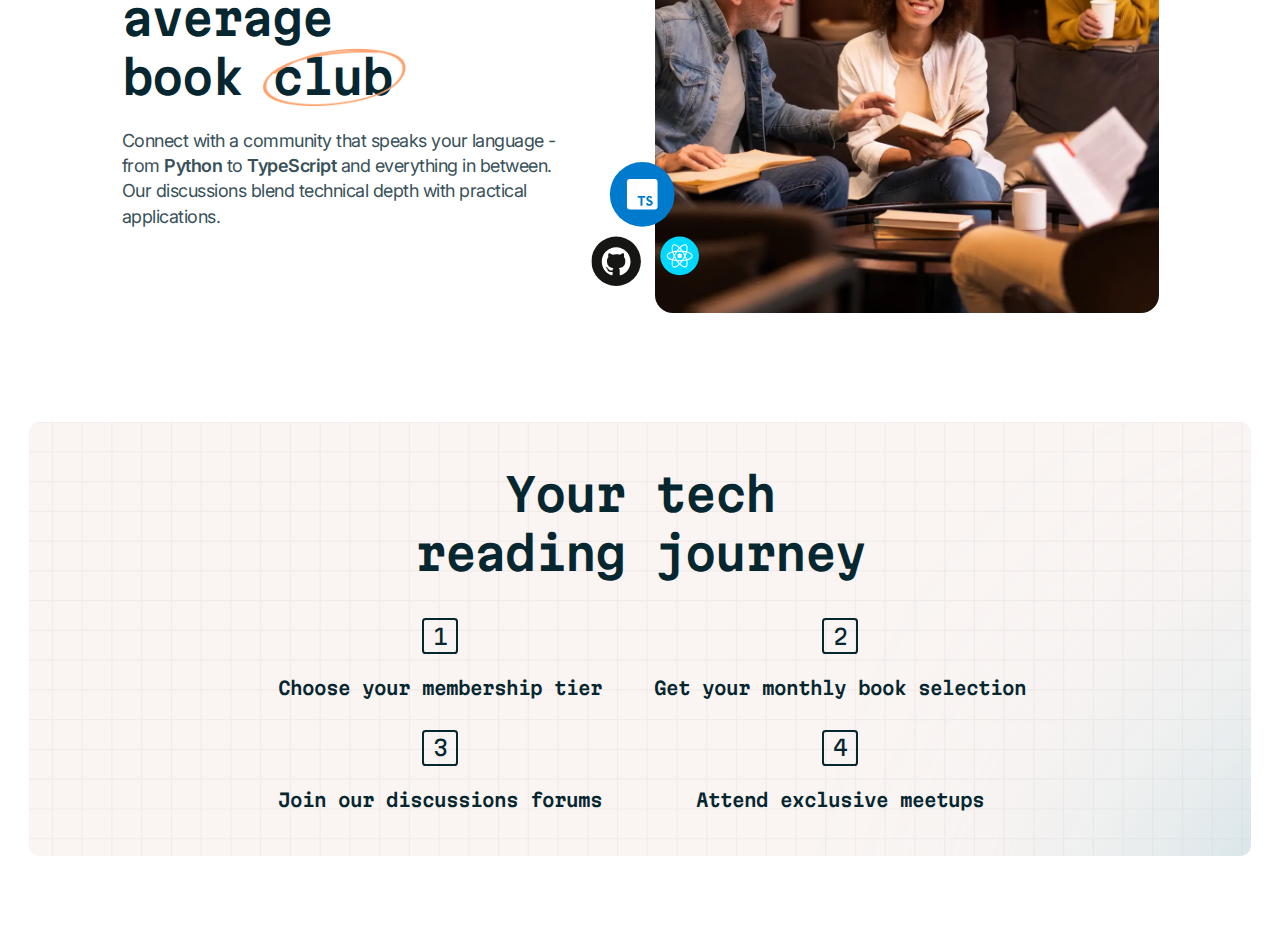
==== commit 3a8d20a3: ":q q :q 1" ====
--- a/index.html
+++ b/index.html
@@ -168,7 +168,10 @@
 
       <section class="journey">
         <header>
-          <h2 class="journey__title">Your tech reading journey</h2>
+          <h2 class="journey__title">
+            Your tech <br />
+            reading journey
+          </h2>
         </header>
         <div class="journey__steps">
           <div class="journey__step">
--- a/styles/main.css
+++ b/styles/main.css
@@ -294,12 +294,15 @@
   background-color: #faf5f3;
   background-image: url("../../assets/images/pattern-light-bg.svg");
   border-radius: 1.2rem;
-  text-align: center; }
+  text-align: center;
+  position: relative;
+  z-index: 10;
+  overflow: hidden; }
   .journey, .journey__step {
     flex-direction: column;
     gap: 2.4rem; }
   .journey__steps {
-    row-gap: 1.6rem; }
+    row-gap: 2.4rem; }
   .journey__step--number span {
     display: inline-block;
     width: 4rem;
@@ -313,6 +316,29 @@
     font-size: 2rem;
     line-height: 1.4; }
 
+@media (min-width: 48em) {
+  .journey {
+    margin: 0 3.2rem 8rem;
+    padding: 4.8rem 2.4rem;
+    gap: 4rem; }
+    .journey::after {
+      content: "";
+      position: absolute;
+      top: 75%;
+      right: -47%;
+      background-color: #9cc9da;
+      filter: blur(20rem);
+      width: 68.4rem;
+      height: 68.4rem;
+      border-radius: 50%;
+      pointer-events: none;
+      z-index: -1; }
+    .journey__title {
+      font-size: 5rem; }
+    .journey__steps {
+      grid-template-columns: repeat(2, 1fr);
+      gap: 3.2rem;
+      align-items: baseline; } }
 /* .journey { */
 /*   margin: 0 13.5rem 12rem; */
 /*   background-image: url("../assets/images/pattern-light-bg.svg"); */
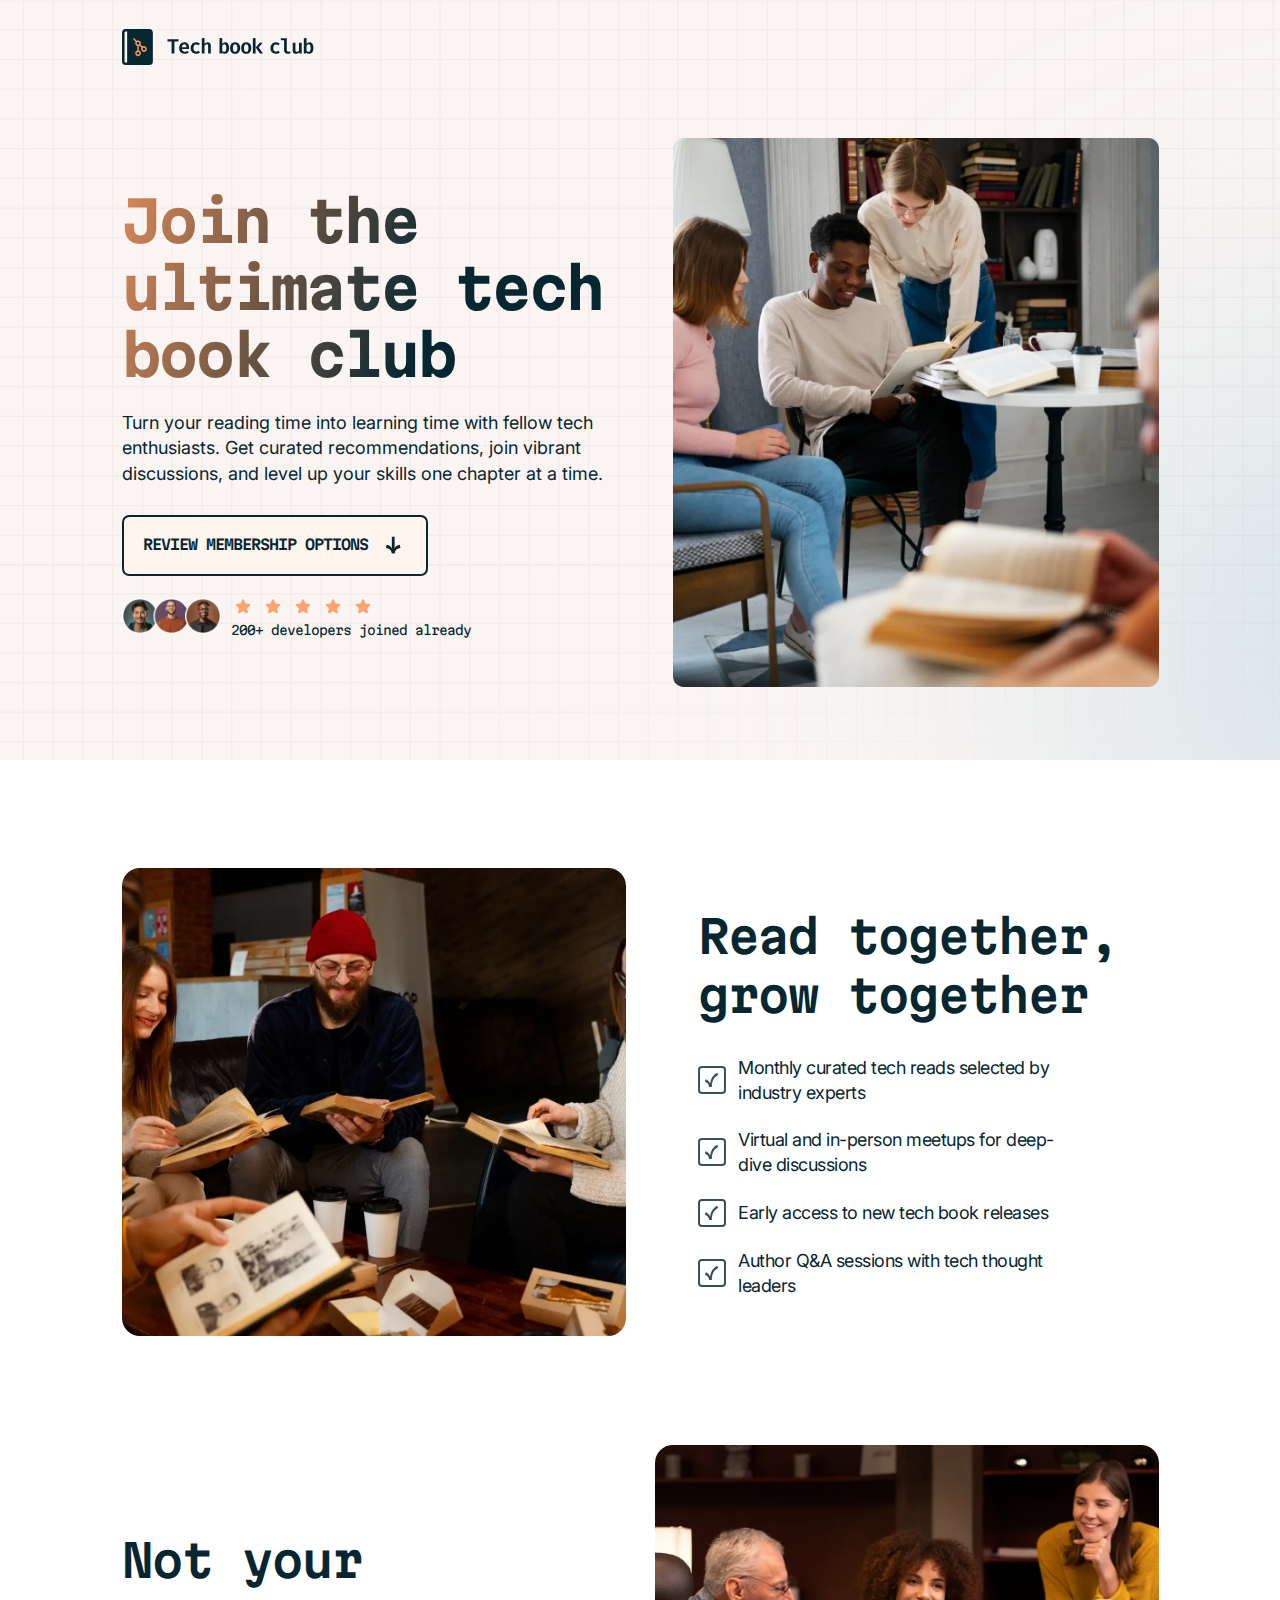
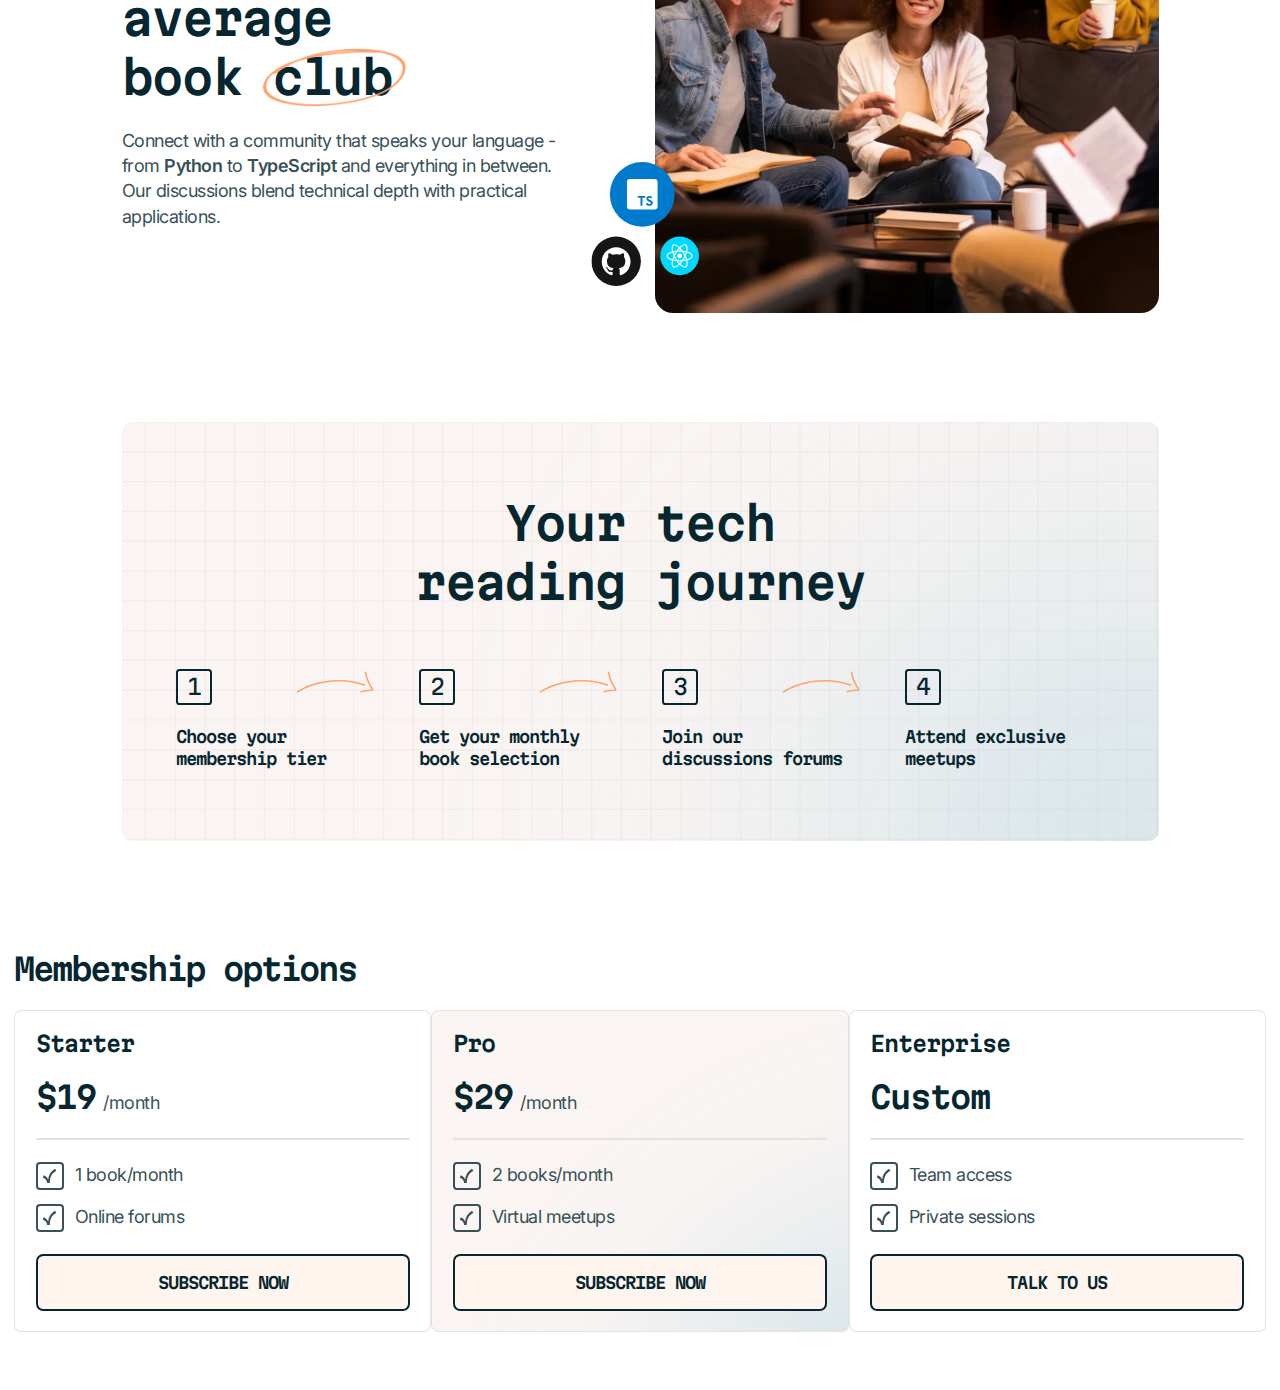
==== commit 78832af8: "Complete pricing section renewal mobile section" ====
--- a/index.html
+++ b/index.html
@@ -204,65 +204,65 @@
         </div>
       </section>
 
-      <!-- <aside class="pricing"> -->
-      <!--   <header> -->
-      <!--     <h2 class="pricing__header">Membership options</h2> -->
-      <!--   </header> -->
-      <!--   <section class="pricing__options"> -->
-      <!--     <div class="pricing__option pricing__option--starter"> -->
-      <!--       <h3 class="pricing__option--title">Starter</h3> -->
-      <!--       <p class="pricing__option--price">$19<span>/month</span></p> -->
-      <!--       <hr /> -->
-      <!--       <ul class="pricing__option--list"> -->
-      <!--         <li class="pricing__option--list-item"> -->
-      <!--           <img src="./assets/images/icon-check.svg" alt="" /> 1 book/month -->
-      <!--         </li> -->
-      <!--         <li class="pricing__option--list-item"> -->
-      <!--           <img src="./assets/images/icon-check.svg" alt="" /> Online -->
-      <!--           forums -->
-      <!--         </li> -->
-      <!--       </ul> -->
-      <!--       <button class="pricing__option--btn primary" type="button"> -->
-      <!--         Subscribe now -->
-      <!--       </button> -->
-      <!--     </div> -->
-      <!--     <div class="pricing__option pricing__option--pro"> -->
-      <!--       <h3 class="pricing__option--title">Pro</h3> -->
-      <!--       <p class="pricing__option--price">$29<span>/month</span></p> -->
-      <!--       <hr /> -->
-      <!--       <ul class="pricing__option--list"> -->
-      <!--         <li class="pricing__option--list-item"> -->
-      <!--           <img src="./assets/images/icon-check.svg" alt="" /> 2 -->
-      <!--           books/month -->
-      <!--         </li> -->
-      <!--         <li class="pricing__option--list-item"> -->
-      <!--           <img src="./assets/images/icon-check.svg" alt="" /> Virtual -->
-      <!--           meetups -->
-      <!--         </li> -->
-      <!--       </ul> -->
-      <!--       <button class="pricing__option--btn primary" type="button"> -->
-      <!--         Subscribe now -->
-      <!--       </button> -->
-      <!--     </div> -->
-      <!--     <div class="pricing__option pricing__option--enterprise"> -->
-      <!--       <h3 class="pricing__option--title">Enterprise</h3> -->
-      <!--       <p class="pricing__option--price">Custom</p> -->
-      <!--       <hr /> -->
-      <!--       <ul class="pricing__option--list"> -->
-      <!--         <li class="pricing__option--list-item"> -->
-      <!--           <img src="./assets/images/icon-check.svg" alt="" /> Team access -->
-      <!--         </li> -->
-      <!--         <li class="pricing__option--list-item"> -->
-      <!--           <img src="./assets/images/icon-check.svg" alt="" /> Private -->
-      <!--           sessions -->
-      <!--         </li> -->
-      <!--       </ul> -->
-      <!--       <button class="pricing__option--btn primary" type="button"> -->
-      <!--         Talk to us -->
-      <!--       </button> -->
-      <!--     </div> -->
-      <!--   </section> -->
-      <!-- </aside> -->
+      <aside class="pricing">
+        <header>
+          <h2 class="pricing__header">Membership options</h2>
+        </header>
+        <section class="pricing__options">
+          <div class="pricing__option pricing__option--starter">
+            <h3 class="pricing__option--title">Starter</h3>
+            <p class="pricing__option--price">$19<span>/month</span></p>
+            <hr />
+            <ul class="pricing__option--list">
+              <li class="pricing__option--list-item">
+                <img src="./assets/images/icon-check.svg" alt="" /> 1 book/month
+              </li>
+              <li class="pricing__option--list-item">
+                <img src="./assets/images/icon-check.svg" alt="" /> Online
+                forums
+              </li>
+            </ul>
+            <button class="pricing__option--btn primary" type="button">
+              Subscribe now
+            </button>
+          </div>
+          <div class="pricing__option pricing__option--pro">
+            <h3 class="pricing__option--title">Pro</h3>
+            <p class="pricing__option--price">$29<span>/month</span></p>
+            <hr />
+            <ul class="pricing__option--list">
+              <li class="pricing__option--list-item">
+                <img src="./assets/images/icon-check.svg" alt="" /> 2
+                books/month
+              </li>
+              <li class="pricing__option--list-item">
+                <img src="./assets/images/icon-check.svg" alt="" /> Virtual
+                meetups
+              </li>
+            </ul>
+            <button class="pricing__option--btn primary" type="button">
+              Subscribe now
+            </button>
+          </div>
+          <div class="pricing__option pricing__option--enterprise">
+            <h3 class="pricing__option--title">Enterprise</h3>
+            <p class="pricing__option--price">Custom</p>
+            <hr />
+            <ul class="pricing__option--list">
+              <li class="pricing__option--list-item">
+                <img src="./assets/images/icon-check.svg" alt="" /> Team access
+              </li>
+              <li class="pricing__option--list-item">
+                <img src="./assets/images/icon-check.svg" alt="" /> Private
+                sessions
+              </li>
+            </ul>
+            <button class="pricing__option--btn primary" type="button">
+              Talk to us
+            </button>
+          </div>
+        </section>
+      </aside>
 
       <!-- <blockquote class="review"> -->
       <!--   <div class="review__stars"> -->
--- a/styles/main.css
+++ b/styles/main.css
@@ -31,11 +31,12 @@
   background: linear-gradient(90deg, #385159 0%, #062630 100%);
   cursor: pointer; }
 
-.hero__content, .introduction__content, .journey__steps {
+.hero__content, .introduction__content, .journey, .journey__steps, .pricing__options {
   display: grid;
   grid-template-columns: 1fr; }
 
-.primary, .alternate, .hero .content__reviews, .introduction, .introduction__text, .introduction__list, .introduction__list--item, .journey, .journey__step {
+.primary, .alternate, .hero .content__reviews, .introduction, .introduction__text, .introduction__list, .introduction__list--item, .journey__step--number,
+.journey span, .pricing, .pricing__option, .pricing__option--list-item {
   display: flex;
   justify-content: center;
   align-items: center; }
@@ -60,7 +61,7 @@
 @media (min-width: 70em) and (max-width: 84.375em) {
   html {
     font-size: 56.25%; } }
-.hero .content__title, .journey__step, .journey__step p, .introduction__title, .journey__title, .primary, .alternate, .hero .content__btn, .hero .content__rating p {
+.hero .content__title, .journey__step, .journey__step p, .pricing__option--title, .pricing__option--price, .introduction__title, .journey__title, .pricing__header, .primary, .alternate, .hero .content__btn, .hero .content__rating p {
   font-size: 6.2rem;
   font-weight: 700;
   font-family: "Martian Mono";
@@ -70,18 +71,18 @@
 .hero .content__title {
   font-size: 3.8rem; }
 
-.journey__step, .journey__step p, .introduction__title, .journey__title {
+.journey__step, .journey__step p, .pricing__option--title, .pricing__option--price, .introduction__title, .journey__title, .pricing__header {
   font-size: 5rem;
   font-weight: 600;
   line-height: 1.3; }
 
-.journey__step, .journey__step p, .introduction__title, .journey__title {
+.journey__step, .journey__step p, .pricing__option--title, .pricing__option--price, .introduction__title, .journey__title, .pricing__header {
   font-size: 3.4rem; }
 
-.journey__step, .journey__step p {
+.journey__step, .journey__step p, .pricing__option--title, .pricing__option--price {
   letter-spacing: -1px; }
 
-.journey__step, .journey__step p {
+.journey__step, .journey__step p, .pricing__option--title {
   font-size: 2.4rem;
   line-height: 1.1; }
 
@@ -89,7 +90,7 @@
   font-weight: 400;
   line-height: 1.2; }
 
-.introduction__description span, .hero .content__description, .introduction__list--item, .introduction__description {
+.introduction__description span, .hero .content__description, .introduction__list--item, .introduction__description, .pricing__option--price span, .pricing__option--list-item {
   font-size: 2rem;
   font-family: "Inter";
   font-weight: 400;
@@ -167,7 +168,7 @@
       position: absolute;
       top: 75%;
       right: -47%;
-      background-color: #9cc9da;
+      background-color: rgba(156, 201, 218, 0.4);
       filter: blur(20rem);
       width: 68.4rem;
       height: 68.4rem;
@@ -191,7 +192,7 @@
       position: absolute;
       top: 45%;
       right: -32.5%;
-      background-color: #9cc9da;
+      background-color: rgba(156, 201, 218, 0.4);
       filter: blur(20rem);
       width: 68.4rem;
       height: 68.4rem;
@@ -298,20 +299,24 @@
   position: relative;
   z-index: 10;
   overflow: hidden; }
-  .journey, .journey__step {
+  .journey, .journey__steps {
+    row-gap: 2.4rem; }
+  .journey {
+    row-gap: 3.2rem; }
+  .journey__step--number,
+  .journey span {
     flex-direction: column;
     gap: 2.4rem; }
-  .journey__steps {
-    row-gap: 2.4rem; }
-  .journey__step--number span {
-    display: inline-block;
-    width: 4rem;
-    height: 4rem;
-    box-shadow: inset 0 0 0 2px #062630;
-    border-radius: 0.4rem;
-    padding: 0.6rem 0.8rem; }
-  .journey__step--number img {
-    display: none; }
+  .journey__step--number {
+    flex-direction: row;
+    margin-bottom: 2.4rem; }
+    .journey__step--number span {
+      width: 4rem;
+      height: 4rem;
+      box-shadow: inset 0 0 0 2px #062630;
+      border-radius: 0.4rem; }
+    .journey__step--number img {
+      display: none; }
   .journey__step p {
     font-size: 2rem;
     line-height: 1.4; }
@@ -320,13 +325,13 @@
   .journey {
     margin: 0 3.2rem 8rem;
     padding: 4.8rem 2.4rem;
-    gap: 4rem; }
+    row-gap: 4rem; }
     .journey::after {
       content: "";
       position: absolute;
       top: 75%;
       right: -47%;
-      background-color: #9cc9da;
+      background-color: rgba(156, 201, 218, 0.4);
       filter: blur(20rem);
       width: 68.4rem;
       height: 68.4rem;
@@ -339,183 +344,72 @@
       grid-template-columns: repeat(2, 1fr);
       gap: 3.2rem;
       align-items: baseline; } }
-/* .journey { */
-/*   margin: 0 13.5rem 12rem; */
-/*   background-image: url("../assets/images/pattern-light-bg.svg"); */
-/*   background-color: $color-neutral-100; */
-/*   padding: $spacing-80 0; */
-/*   position: relative; */
-/*   z-index: 10; */
-/*   overflow: hidden; */
-/*   border-radius: $border-radius-12; */
-/**/
-/*   @extend %flexbox-style; */
-/**/
-/*   flex-direction: column; */
-/*   gap: $spacing-64; */
-/**/
-/*   &::after { */
-/*     @include blur-effect(32%, -28%); */
-/*   } */
-/**/
-/*   header { */
-/*     max-width: 51.2rem; */
-/*     text-align: center; */
-/*   } */
-/**/
-/*   &__title { */
-/*     @extend %text-preset-2; */
-/**/
-/*     line-height: 1.2; */
-/*     letter-spacing: -0.4rem; */
-/*   } */
-/**/
-/*   &__steps { */
-/*     @extend %grid-container; */
-/**/
-/*     grid-template-columns: repeat(4, 22.6rem); */
-/*     column-gap: $spacing-48; */
-/*   } */
-/**/
-/*   &__step { */
-/*     @extend %text-preset-4-regular; */
-/**/
-/*     &--number { */
-/*       span, */
-/*       img { */
-/*         display: inline-block; */
-/*       } */
-/**/
-/*       span { */
-/*         line-height: 1; */
-/*         color: $color-neutral-900; */
-/*         box-shadow: inset 0 0 0 2px $color-neutral-900; */
-/*         width: 4rem; */
-/*         height: 4rem; */
-/*         border-radius: $border-radius-4; */
-/*         text-align: center; */
-/*         padding: 0.8rem 0.4rem; */
-/*       } */
-/**/
-/*       @extend %flexbox-style; */
-/**/
-/*       max-width: 100%; */
-/*       justify-content: space-between; */
-/*       margin-bottom: $spacing-24; */
-/*     } */
-/**/
-/*     p { */
-/*       @extend %text-preset-6; */
-/*     } */
-/*   } */
-/* } */
-/**/
-/* @include respond-to($breakpoint-small-mobiles) { */
-/*   .journey { */
-/*     margin: 0 $spacing-16 $spacing-64; */
-/*     padding: $spacing-48 $spacing-32; */
-/*     gap: $spacing-48; */
-/**/
-/*     &::after { */
-/*       @include blur-effect(100%, 100%); */
-/*     } */
-/**/
-/*     header { */
-/*       max-width: 100%; */
-/*     } */
-/**/
-/*     &__title { */
-/*       font-size: 3.8rem; */
-/*       letter-spacing: -0.2rem; */
-/*     } */
-/**/
-/*     &__steps { */
-/*       grid-template-columns: 1fr; */
-/*       row-gap: $spacing-32; */
-/*     } */
-/**/
-/*     &__step { */
-/*       justify-items: center; */
-/**/
-/*       p { */
-/*         justify-self: start; */
-/*       } */
-/**/
-/*       &--number { */
-/*         img { */
-/*           display: none; */
-/*         } */
-/*       } */
-/*     } */
-/*   } */
-/* } */
-/**/
-/* @include respond-to($breakpoint-large-mobiles) { */
-/*   .journey { */
-/*     margin: $spacing-32 $spacing-24; */
-/*     padding: $spacing-32 $spacing-24; */
-/*     gap: $spacing-48; */
-/**/
-/*     &::after { */
-/*       @include blur-effect(100%, 100%); */
-/*     } */
-/**/
-/*     header { */
-/*       max-width: 100%; */
-/*     } */
-/**/
-/*     &__title { */
-/*       font-size: 4.2rem; */
-/*       letter-spacing: -0.2rem; */
-/*     } */
-/**/
-/*     &__steps { */
-/*       grid-template-columns: 1fr 1fr; */
-/*       gap: $spacing-32; */
-/*     } */
-/**/
-/*     &__step { */
-/*       p { */
-/*         font-size: 1.6rem; */
-/*       } */
-/*     } */
-/*   } */
-/* } */
-/**/
-/* @include respond-to($breakpoint-tablets) { */
-/*   .journey { */
-/*     margin: $spacing-32 $spacing-32 $spacing-80; */
-/*     padding: $spacing-48 $spacing-32; */
-/*     gap: $spacing-48; */
-/**/
-/*     &::after { */
-/*       @include blur-effect(53%, -33%); */
-/*     } */
-/**/
-/*     &__steps { */
-/*       grid-template-columns: repeat(2, 1fr); */
-/*       column-gap: $spacing-64; */
-/*       row-gap: $spacing-48; */
-/*     } */
-/*   } */
-/* } */
-/**/
-/* @include respond-to($breakpoint-large-tablets) { */
-/*   .journey { */
-/*     margin: $spacing-64 $spacing-48 $spacing-80; */
-/*     padding: $spacing-64 $spacing-48; */
-/**/
-/*     &::after { */
-/*       @include blur-effect(50%, -33%); */
-/*     } */
-/**/
-/*     &__steps { */
-/*       grid-template-columns: repeat(3, 1fr); */
-/*       column-gap: $spacing-80; */
-/*       row-gap: $spacing-64; */
-/*     } */
-/*   } */
-/* } */
+@media (min-width: 75em) {
+  .journey {
+    margin: 0 13.5rem 12rem;
+    padding: 8rem 6rem;
+    row-gap: 6.4rem; }
+    .journey::after {
+      content: "";
+      position: absolute;
+      top: 34%;
+      right: -27.5%;
+      background-color: rgba(156, 201, 218, 0.4);
+      filter: blur(20rem);
+      width: 68.4rem;
+      height: 68.4rem;
+      border-radius: 50%;
+      pointer-events: none;
+      z-index: -1; }
+    .journey__steps {
+      grid-template-columns: repeat(4, 1fr);
+      gap: 0;
+      column-gap: 4.8rem;
+      text-align: left; }
+    .journey__step--number {
+      justify-content: space-between;
+      width: 100%; }
+      .journey__step--number img {
+        display: block; }
+    .journey__step p {
+      font-size: 1.8rem;
+      line-height: 1.3; } }
+.pricing {
+  padding: 0 1.6rem;
+  margin-bottom: 6.4rem;
+  color: #062630; }
+  .pricing, .pricing__option, .pricing__option--list-item {
+    flex-direction: column;
+    gap: 2.4rem;
+    align-items: unset; }
+  .pricing__options {
+    grid-template-columns: repeat(auto-fit, minmax(34rem, 1fr));
+    row-gap: 2.4rem; }
+  .pricing__option {
+    padding: 2.4rem;
+    box-shadow: inset 0 0 0 1px #e6e1df;
+    border-radius: 0.8rem; }
+    .pricing__option--pro {
+      background-color: #faf5f3;
+      background-image: url("../../assets/images/pattern-glow.svg");
+      width: 100%;
+      height: 100%; }
+    .pricing__option--price span {
+      color: #385159;
+      margin-left: 0.8rem; }
+    .pricing__option--list {
+      list-style: none; }
+      .pricing__option--list-item {
+        color: #385159;
+        flex-direction: row;
+        justify-content: flex-start;
+        gap: 1.2rem; }
+        .pricing__option--list-item:first-of-type {
+          margin-bottom: 1.6rem; }
+  .pricing hr {
+    width: 100%;
+    border: 1px solid #e6e1df; }
+
 /* .pricing { */
 /*   max-width: 97rem; */
 /*   margin: 0 auto 12rem; */
@@ -666,7 +560,7 @@
 /* } */
 /**/
 /* @include respond-to($breakpoint-tablets) { */
-/*   .pricing { */
+/*   .pricing{ */
 /*     margin: 0 auto $spacing-80; */
 /*     padding: 0 $spacing-32; */
 /*     gap: 4rem; */
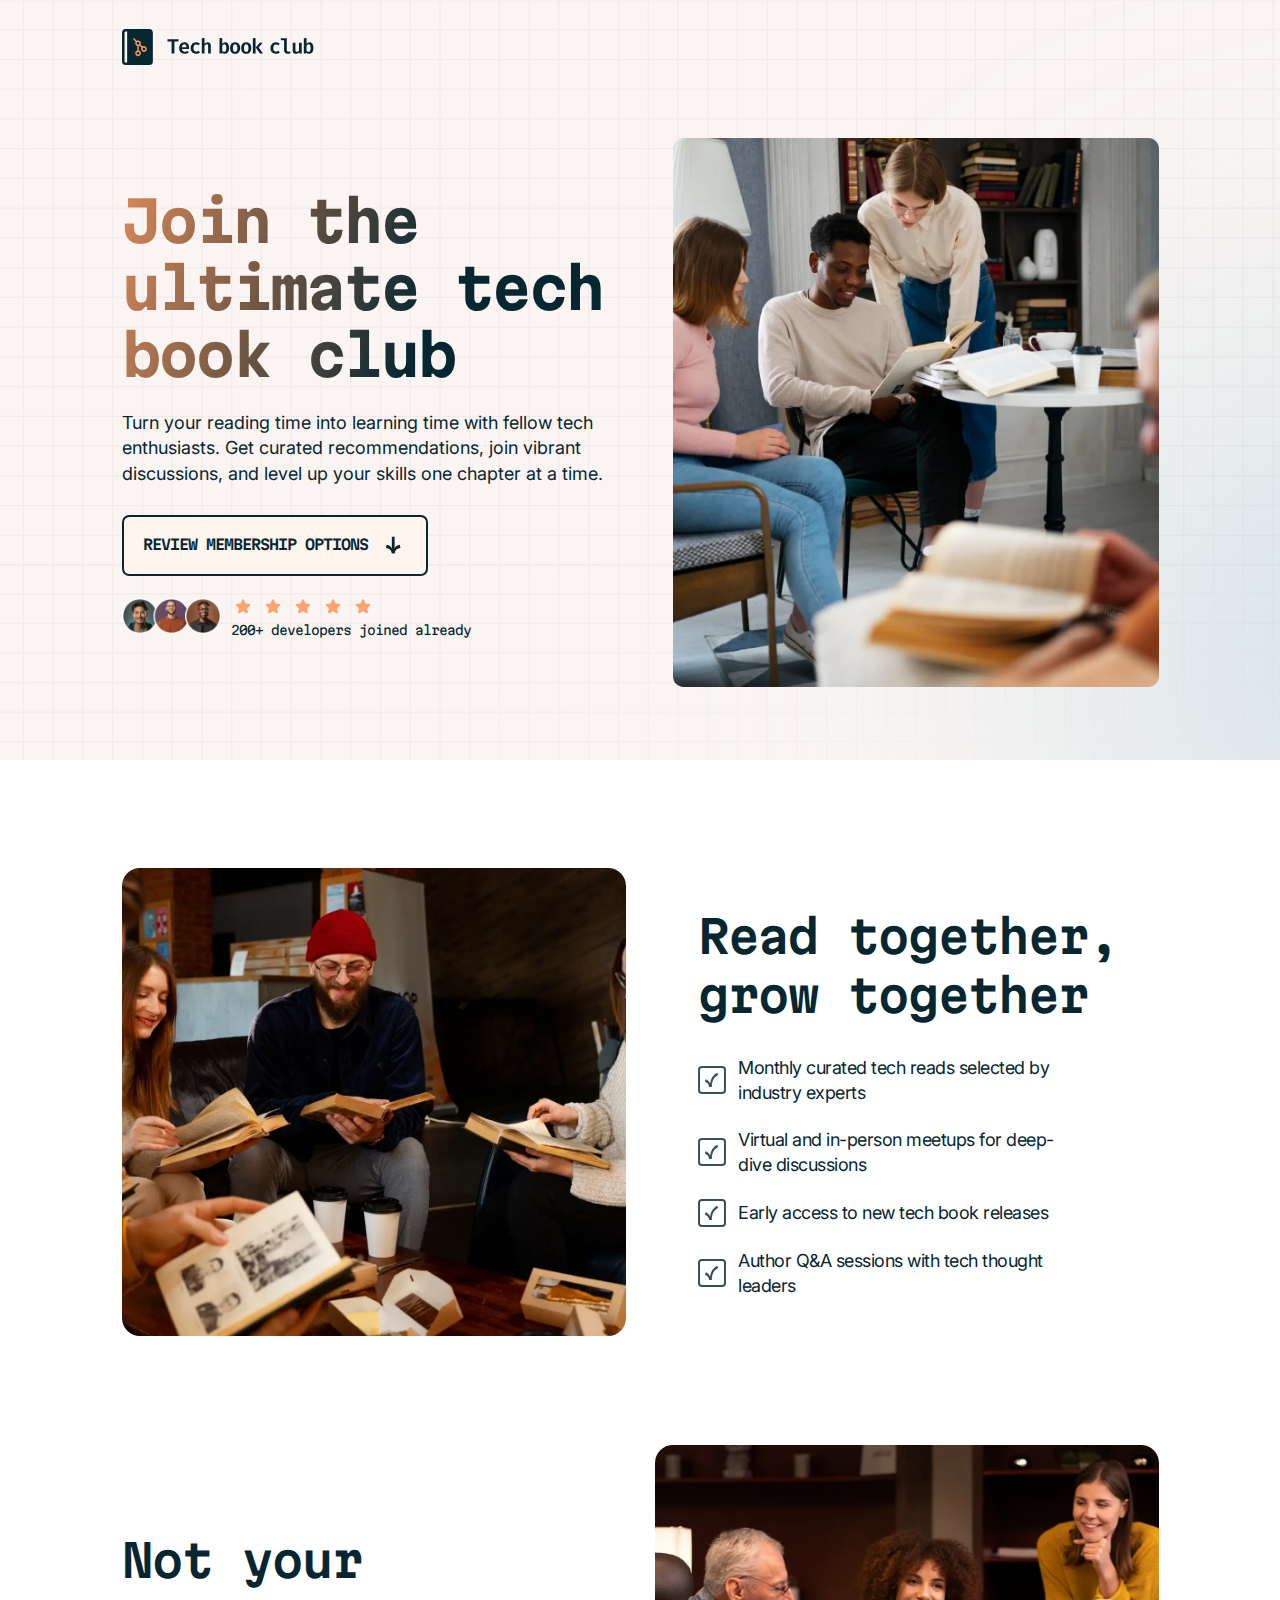
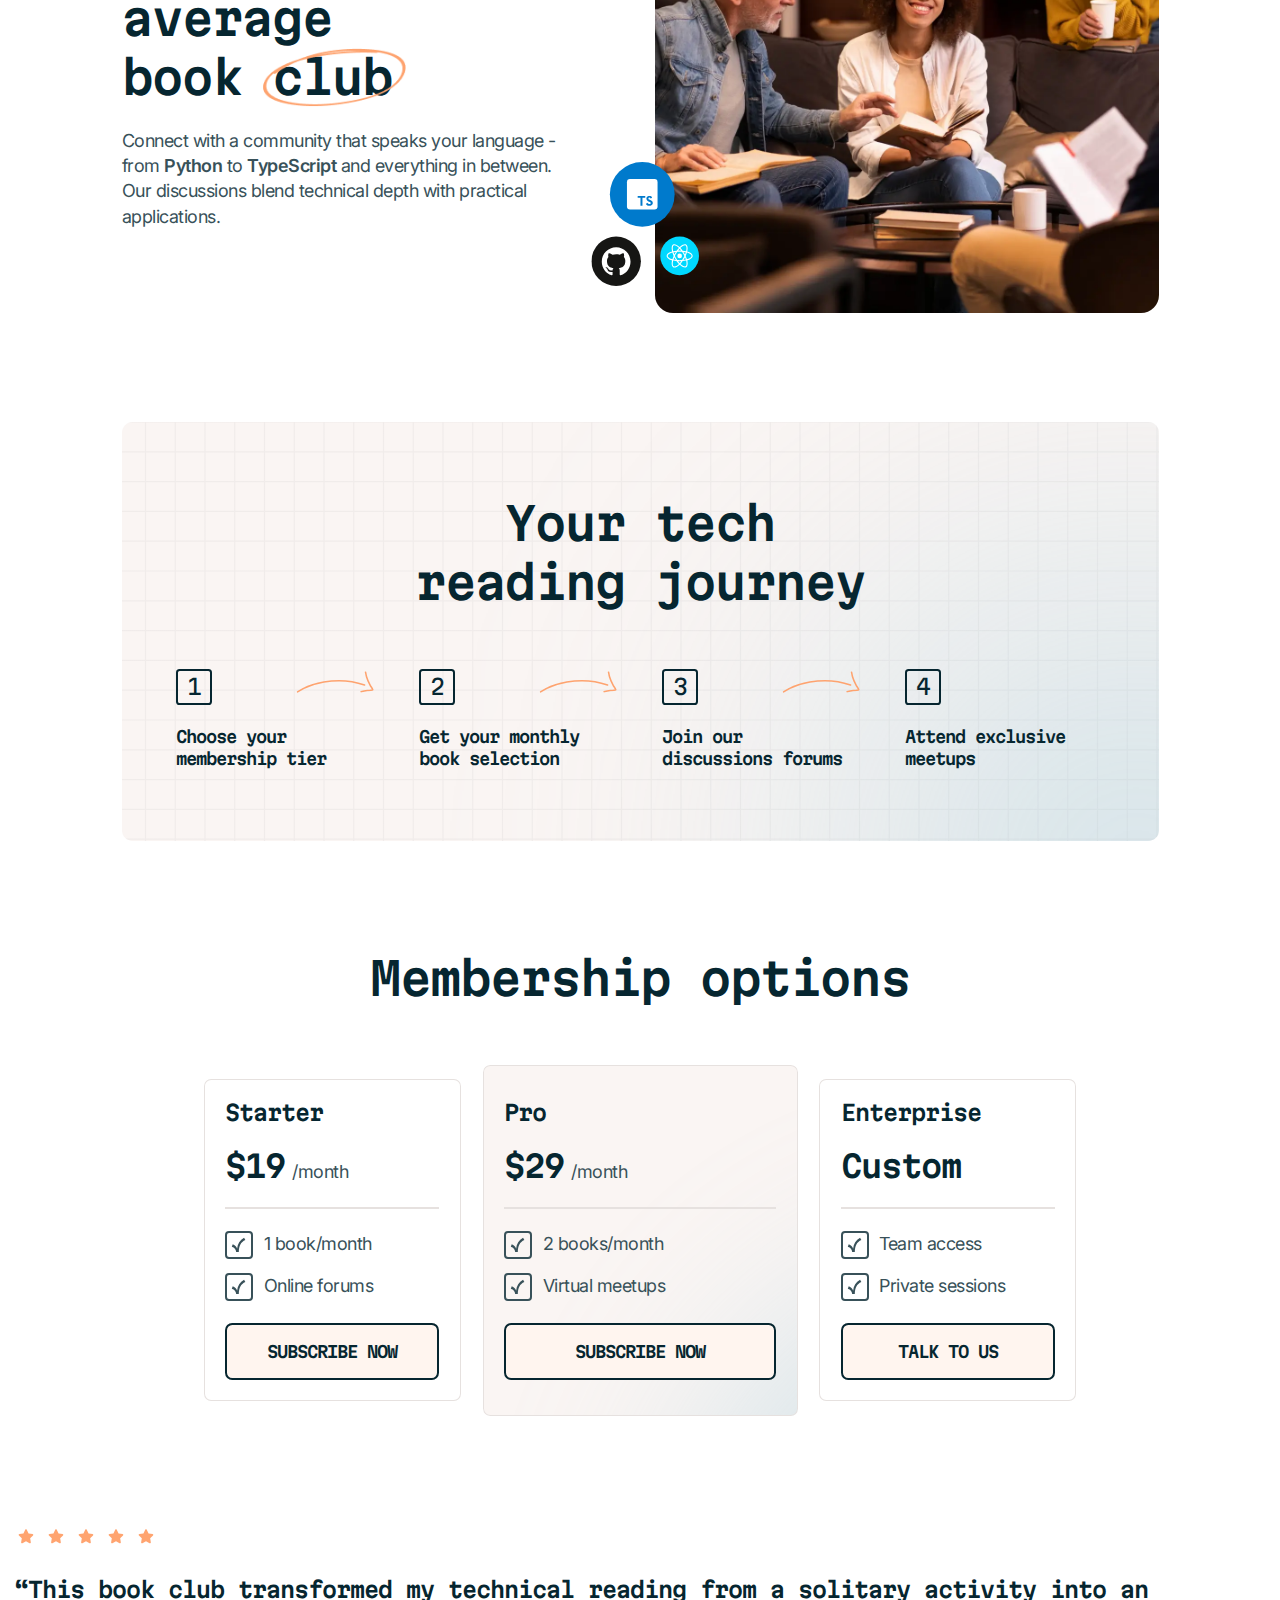
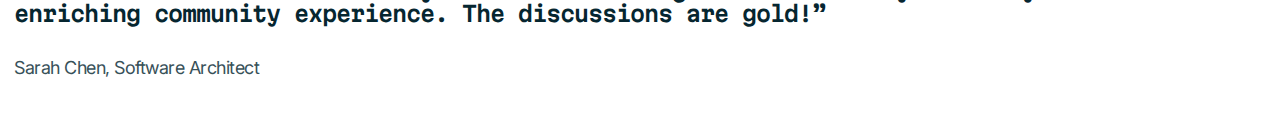
==== commit ca7c053a: "Complete review section renewal mobile version" ====
--- a/index.html
+++ b/index.html
@@ -264,21 +264,21 @@
         </section>
       </aside>
 
-      <!-- <blockquote class="review"> -->
-      <!--   <div class="review__stars"> -->
-      <!--     <img src="./assets/images/icon-star.svg" alt="Five star image" /> -->
-      <!--     <img src="./assets/images/icon-star.svg" alt="Five star image" /> -->
-      <!--     <img src="./assets/images/icon-star.svg" alt="Five star image" /> -->
-      <!--     <img src="./assets/images/icon-star.svg" alt="Five star image" /> -->
-      <!--     <img src="./assets/images/icon-star.svg" alt="Five star image" /> -->
-      <!--   </div> -->
-      <!--   <q class="review__description" -->
-      <!--     >This book club transformed my technical reading from a solitary -->
-      <!--     activity into an enriching community experience. The discussions are -->
-      <!--     gold!</q -->
-      <!--   > -->
-      <!--   <p class="review__author">Sarah Chen, Software Architect</p> -->
-      <!-- </blockquote> -->
+      <blockquote class="review">
+        <div class="review__stars">
+          <img src="./assets/images/icon-star.svg" alt="Five star image" />
+          <img src="./assets/images/icon-star.svg" alt="Five star image" />
+          <img src="./assets/images/icon-star.svg" alt="Five star image" />
+          <img src="./assets/images/icon-star.svg" alt="Five star image" />
+          <img src="./assets/images/icon-star.svg" alt="Five star image" />
+        </div>
+        <q class="review__description"
+          >This book club transformed my technical reading from a solitary
+          activity into an enriching community experience. The discussions are
+          gold!</q
+        >
+        <p class="review__author">Sarah Chen, Software Architect</p>
+      </blockquote>
     </main>
 
     <!-- <footer class="footer"> -->
--- a/styles/main.css
+++ b/styles/main.css
@@ -36,7 +36,7 @@
   grid-template-columns: 1fr; }
 
 .primary, .alternate, .hero .content__reviews, .introduction, .introduction__text, .introduction__list, .introduction__list--item, .journey__step--number,
-.journey span, .pricing, .pricing__option, .pricing__option--list-item {
+.journey span, .pricing, .pricing__option, .pricing__option--list-item, .review {
   display: flex;
   justify-content: center;
   align-items: center; }
@@ -61,7 +61,7 @@
 @media (min-width: 70em) and (max-width: 84.375em) {
   html {
     font-size: 56.25%; } }
-.hero .content__title, .journey__step, .journey__step p, .pricing__option--title, .pricing__option--price, .introduction__title, .journey__title, .pricing__header, .primary, .alternate, .hero .content__btn, .hero .content__rating p {
+.hero .content__title, .journey__step, .journey__step p, .pricing__option--title, .review__description, .pricing__option--price, .introduction__title, .journey__title, .pricing__header, .primary, .alternate, .hero .content__btn, .hero .content__rating p {
   font-size: 6.2rem;
   font-weight: 700;
   font-family: "Martian Mono";
@@ -71,18 +71,18 @@
 .hero .content__title {
   font-size: 3.8rem; }
 
-.journey__step, .journey__step p, .pricing__option--title, .pricing__option--price, .introduction__title, .journey__title, .pricing__header {
+.journey__step, .journey__step p, .pricing__option--title, .review__description, .pricing__option--price, .introduction__title, .journey__title, .pricing__header {
   font-size: 5rem;
   font-weight: 600;
   line-height: 1.3; }
 
-.journey__step, .journey__step p, .pricing__option--title, .pricing__option--price, .introduction__title, .journey__title, .pricing__header {
+.journey__step, .journey__step p, .pricing__option--title, .review__description, .pricing__option--price, .introduction__title, .journey__title, .pricing__header {
   font-size: 3.4rem; }
 
-.journey__step, .journey__step p, .pricing__option--title, .pricing__option--price {
+.journey__step, .journey__step p, .pricing__option--title, .review__description, .pricing__option--price {
   letter-spacing: -1px; }
 
-.journey__step, .journey__step p, .pricing__option--title {
+.journey__step, .journey__step p, .pricing__option--title, .review__description {
   font-size: 2.4rem;
   line-height: 1.1; }
 
@@ -90,7 +90,7 @@
   font-weight: 400;
   line-height: 1.2; }
 
-.introduction__description span, .hero .content__description, .introduction__list--item, .introduction__description, .pricing__option--price span, .pricing__option--list-item {
+.introduction__description span, .hero .content__description, .introduction__list--item, .introduction__description, .pricing__option--price span, .pricing__option--list-item, .review__author {
   font-size: 2rem;
   font-family: "Inter";
   font-weight: 400;
@@ -383,8 +383,7 @@
     gap: 2.4rem;
     align-items: unset; }
   .pricing__options {
-    grid-template-columns: repeat(auto-fit, minmax(34rem, 1fr));
-    row-gap: 2.4rem; }
+    gap: 2.4rem; }
   .pricing__option {
     padding: 2.4rem;
     box-shadow: inset 0 0 0 1px #e6e1df;
@@ -410,243 +409,98 @@
     width: 100%;
     border: 1px solid #e6e1df; }
 
-/* .pricing { */
+@media (min-width: 48em) {
+  .pricing {
+    padding: 0 3.2rem;
+    margin-bottom: 8rem;
+    gap: 4rem; }
+    .pricing__header {
+      font-size: 5rem; }
+    .pricing__options {
+      grid-template-columns: repeat(auto-fit, minmax(34rem, 1fr)); } }
+@media (min-width: 75em) {
+  .pricing {
+    gap: 6.4rem;
+    margin-bottom: 12rem; }
+    .pricing__header {
+      text-align: center; }
+    .pricing__options {
+      grid-template-columns: 28.6rem 35rem 28.6rem;
+      grid-template-rows: 39rem;
+      align-items: center;
+      max-width: 97rem;
+      margin: 0 auto; }
+    .pricing__option--starter, .pricing__option--enterprise {
+      height: auto; }
+    .pricing__option--pro {
+      height: 100%; } }
+.review {
+  flex-direction: column;
+  align-items: flex-start;
+  gap: 3.2rem;
+  padding: 0 1.6rem;
+  margin-bottom: 6.4rem; }
+  .review__author {
+    color: #385159; }
+
+/* .review { */
+/*   @extend %flexbox-style; */
+/**/
 /*   max-width: 97rem; */
 /*   margin: 0 auto 12rem; */
-/**/
-/*   @extend %flexbox-style; */
-/**/
 /*   flex-direction: column; */
-/*   gap: $spacing-64; */
-/**/
-/*   &__header { */
-/*     @extend %text-preset-2; */
+/*   gap: $spacing-32; */
+/**/
+/*   &__description { */
+/*     @extend %text-preset-3; */
 /**/
 /*     color: $color-neutral-900; */
-/*   } */
-/**/
-/*   &__options { */
-/*     @extend %grid-container; */
-/**/
-/*     grid-template-columns: 28.6rem 35rem 28.6rem; */
-/*     column-gap: $spacing-24; */
-/*   } */
-/**/
-/*   &__option { */
-/*     @extend %flexbox-style; */
-/**/
-/*     flex-direction: column; */
+/*     text-align: center; */
+/*   } */
+/**/
+/*   &__author { */
+/*     @extend %text-preset-5; */
+/**/
+/*     color: $color-neutral-700; */
+/*   } */
+/* } */
+/**/
+/* @include respond-to($breakpoint-small-mobiles) { */
+/*   .review { */
+/*     margin: $spacing-64 auto; */
+/*     padding: 0 $spacing-16; */
 /*     align-items: baseline; */
-/*     box-shadow: inset 0 0 0 1px $color-neutral-200; */
-/*     border-radius: $border-radius-8; */
-/*     gap: 2.4rem; */
-/*     position: relative; */
-/*     overflow: hidden; */
-/*     z-index: 10; */
-/**/
-/*     &:nth-child(2) { */
-/*       background-color: $color-neutral-100; */
-/*       z-index: 1; */
-/**/
-/*       &::after { */
-/*         @include blur-effect(49%, -105%); */
-/*       } */
-/*     } */
-/**/
-/*     &--starter, */
-/*     &--enterprise { */
-/*       padding: $spacing-24; */
-/*     } */
-/**/
-/*     &--pro { */
-/*       padding: 4rem $spacing-24; */
-/*     } */
-/**/
-/*     &--title { */
-/*       @extend %text-preset-4; */
-/**/
-/*       color: $color-neutral-900; */
-/*     } */
-/**/
-/*     &--price { */
-/*       @extend %text-preset-3; */
-/**/
-/*       color: $color-neutral-900; */
-/**/
-/*       span { */
-/*         @extend %text-preset-5; */
-/**/
-/*         color: $color-neutral-700; */
-/*       } */
-/*     } */
-/**/
-/*     hr { */
-/*       width: 100%; */
-/*       border: 1px solid $color-neutral-200; */
-/*     } */
-/**/
-/*     &--list { */
-/*       @extend %flexbox-style; */
-/**/
-/*       flex-direction: column; */
-/*       align-items: baseline; */
-/*       gap: $spacing-16; */
-/*       margin-bottom: 0.8rem; */
-/*       list-style: none; */
-/**/
-/*       &-item { */
-/*         @extend %text-preset-5; */
-/**/
-/*         @extend %flexbox-style; */
-/**/
-/*         gap: $spacing-12; */
-/*         color: $color-neutral-700; */
-/*       } */
-/*     } */
-/**/
-/*     &--btn { */
-/*       width: 100%; */
-/*     } */
-/*   } */
-/* } */
-/**/
-/* @include respond-to($breakpoint-small-mobiles) { */
-/*   .pricing { */
-/*     margin: 0 auto $spacing-64; */
-/*     padding: 0 $spacing-16; */
-/*     gap: $spacing-24; */
-/*     align-items: stretch; */
-/**/
-/*     &__options { */
-/*       grid-template-columns: 1fr; */
-/*       row-gap: $spacing-24; */
-/*     } */
-/**/
-/*     &__option { */
-/*       &--pro { */
-/*         padding: $spacing-24; */
-/*       } */
-/*     } */
-/**/
-/*     &__header { */
-/*       font-size: 3.4rem; */
+/**/
+/*     &__description { */
+/*       text-align: left; */
+/*       font-size: 2.4rem; */
 /*     } */
 /*   } */
 /* } */
 /**/
 /* @include respond-to($breakpoint-large-mobiles) { */
-/*   .pricing { */
-/*     margin: 0 auto $spacing-64; */
-/*     padding: 0 $spacing-24; */
-/*     gap: 4rem; */
-/*     align-items: stretch; */
-/**/
-/*     &__header { */
-/*       text-align: center; */
-/*     } */
-/**/
-/*     &__options { */
-/*       grid-template-columns: 0.75fr; */
-/*       gap: $spacing-24; */
-/*       justify-content: center; */
-/*     } */
-/**/
-/*     &__option { */
-/*       &--pro { */
-/*         padding: $spacing-24; */
-/*       } */
-/*     } */
-/*   } */
-/* } */
-/**/
-/* @include respond-to($breakpoint-tablets) { */
-/*   .pricing{ */
-/*     margin: 0 auto $spacing-80; */
+/*   .review { */
 /*     padding: 0 $spacing-32; */
-/*     gap: 4rem; */
-/*     align-items: stretch; */
-/**/
-/*     &__options { */
-/*       grid-template-columns: repeat(2, 1fr); */
-/*       gap: $spacing-24; */
-/*       justify-content: center; */
-/*     } */
-/**/
-/*     &__option { */
-/*       &--starter, */
-/*       &--pro, */
-/*       &--enterprise { */
-/*         padding: $spacing-24; */
-/*       } */
-/**/
-/*       &:nth-child(2) { */
-/*         &::after { */
-/*           @include blur-effect(57%, -107%); */
-/*         } */
-/*       } */
-/*     } */
-/*   } */
-/* } */
-/* .review { */
-/*     @extend %flexbox-style; */
-/**/
-/*     max-width: 97rem; */
-/*     margin: 0 auto 12rem; */
-/*     flex-direction: column; */
-/*     gap: $spacing-32; */
+/*     align-items: baseline; */
 /**/
 /*     &__description { */
-/*         @extend %text-preset-3; */
-/**/
-/*         color: $color-neutral-900; */
-/*         text-align: center; */
-/*     } */
-/**/
-/*     &__author { */
-/*         @extend %text-preset-5; */
-/**/
-/*         color: $color-neutral-700; */
-/*     } */
-/* } */
-/**/
-/* @include respond-to($breakpoint-small-mobiles) { */
-/*     .review { */
-/*         margin: $spacing-64 auto; */
-/*         padding: 0 $spacing-16; */
-/*         align-items: baseline; */
-/**/
-/*         &__description { */
-/*             text-align: left; */
-/*             font-size: 2.4rem; */
-/*         } */
-/*     } */
-/* } */
-/**/
-/**/
-/* @include respond-to($breakpoint-large-mobiles) { */
-/*     .review { */
-/*         padding: 0 $spacing-32; */
-/*         align-items: baseline; */
-/**/
-/*         &__description { */
-/*             text-align: left; */
-/*             font-size: 3.2rem; */
-/*             line-height: 1.1; */
-/*         } */
-/*     } */
-/* } */
-/**/
+/*       text-align: left; */
+/*       font-size: 3.2rem; */
+/*       line-height: 1.1; */
+/*     } */
+/*   } */
+/* } */
 /**/
 /* //* HACK tablets (768px ~ 1024px) */
 /* @include respond-to($breakpoint-tablets) { */
-/*     .review { */
-/*         padding: 0 $spacing-32; */
-/*         align-items: baseline; */
-/**/
-/*         &__description { */
-/*             text-align: left; */
-/*         } */
-/*     } */
+/*   .review { */
+/*     padding: 0 $spacing-32; */
+/*     align-items: baseline; */
+/**/
+/*     &__description { */
+/*       text-align: left; */
+/*     } */
+/*   } */
 /* } */
 /* .footer { */
 /*   max-width: 144rem; */
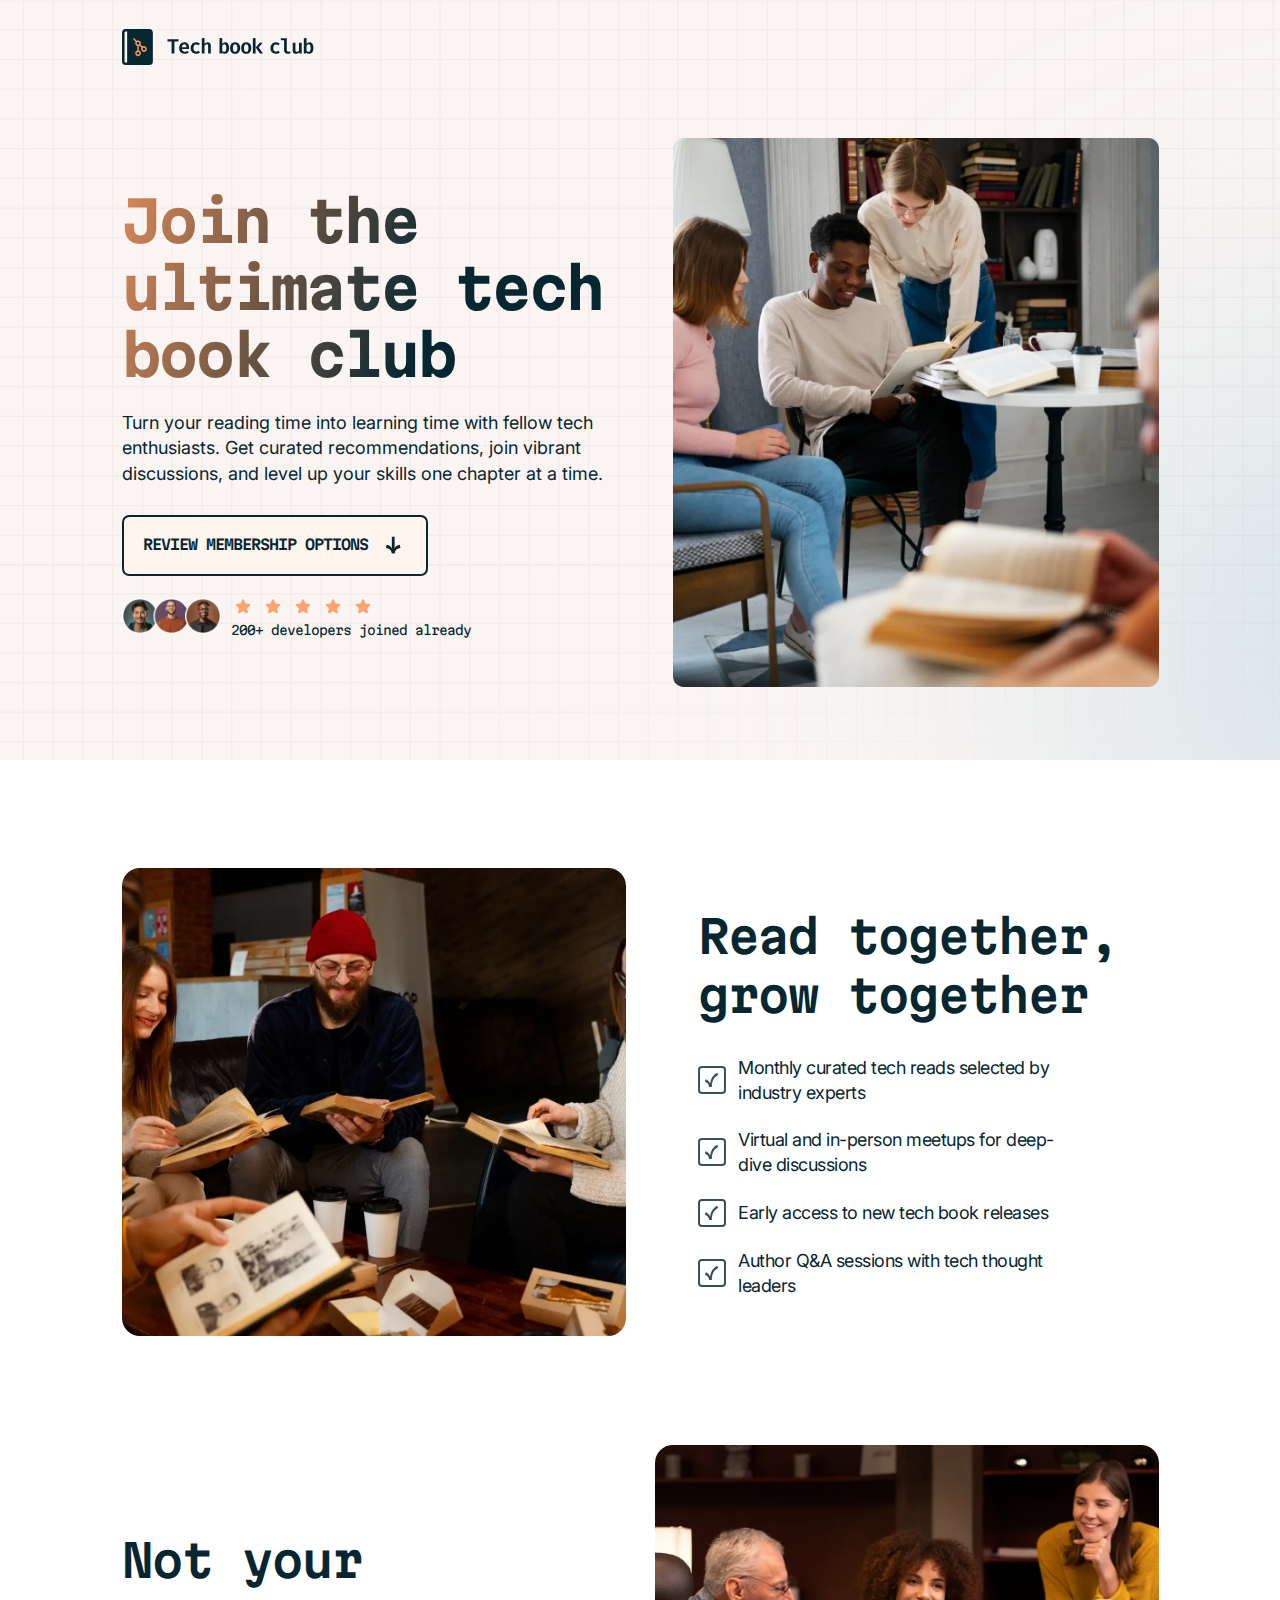
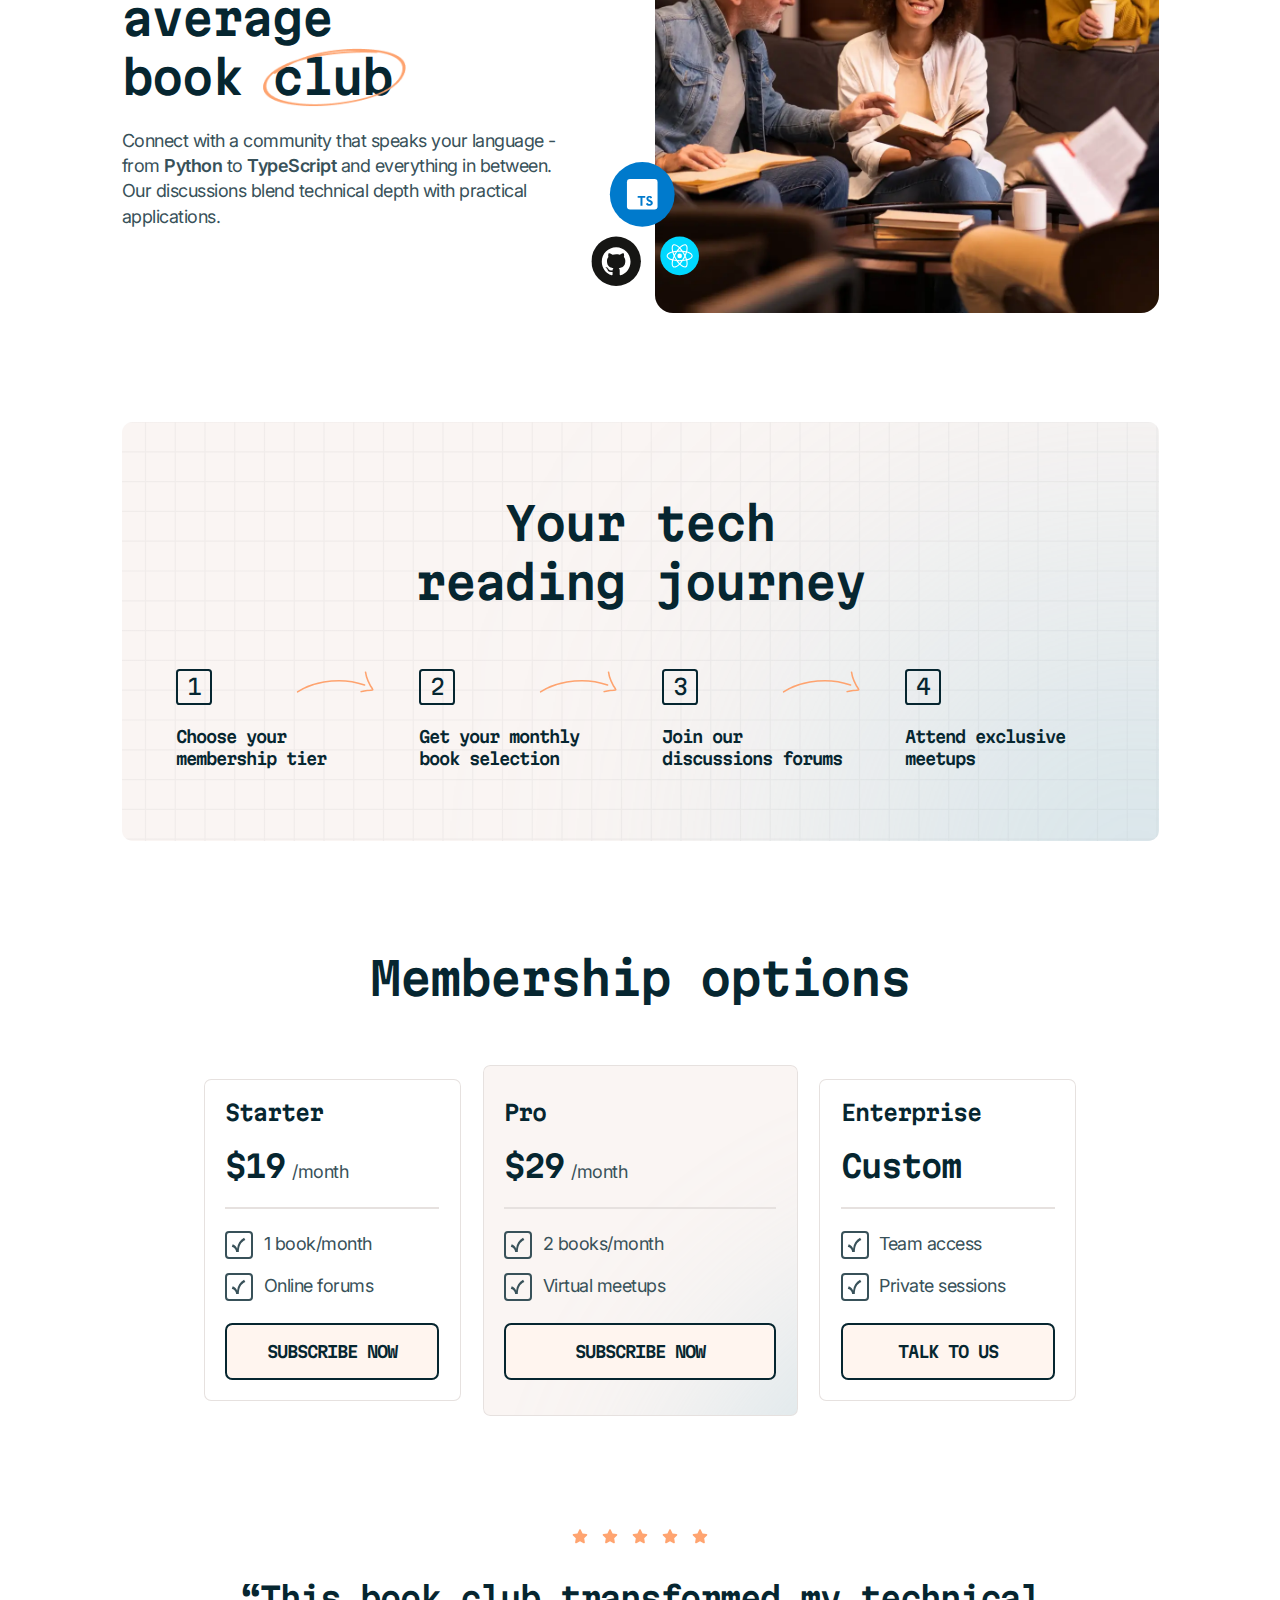
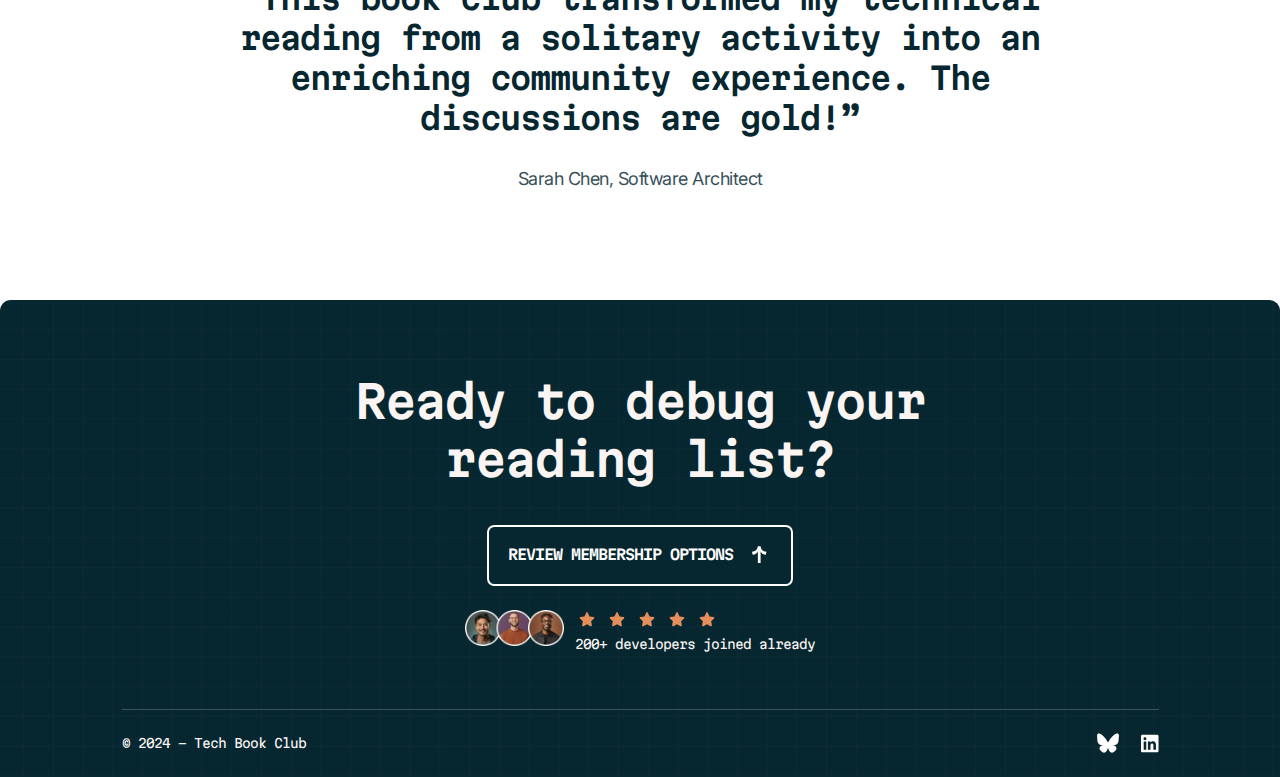
==== commit 848f876f: "Complete footer section renewal" ====
--- a/index.html
+++ b/index.html
@@ -281,55 +281,55 @@
       </blockquote>
     </main>
 
-    <!-- <footer class="footer"> -->
-    <!--   <div class="footer__content"> -->
-    <!--     <header class="footer__header"> -->
-    <!--       <h2 class="footer__title">Ready to debug your reading list?</h2> -->
-    <!--       <button class="footer__btn alternate"> -->
-    <!--         Review membership options -->
-    <!--         <img src="./assets/images/icon-arrow-up.svg" alt="" /> -->
-    <!--       </button> -->
-    <!--     </header> -->
-    <!---->
-    <!--     <section class="footer__review"> -->
-    <!--       <img -->
-    <!--         class="footer__review-avatar" -->
-    <!--         src="./assets/images/image-avatars.webp" -->
-    <!--         alt="Reviewers avatar" -->
-    <!--       /> -->
-    <!--       <div class="footer__review-info"> -->
-    <!--         <img -->
-    <!--           src="./assets/images/icon-star.svg" -->
-    <!--           alt="Five star review star image" -->
-    <!--         /> -->
-    <!--         <img -->
-    <!--           src="./assets/images/icon-star.svg" -->
-    <!--           alt="Five star review star image" -->
-    <!--         /> -->
-    <!--         <img -->
-    <!--           src="./assets/images/icon-star.svg" -->
-    <!--           alt="Five star review star image" -->
-    <!--         /> -->
-    <!--         <img -->
-    <!--           src="./assets/images/icon-star.svg" -->
-    <!--           alt="Five star review star image" -->
-    <!--         /> -->
-    <!--         <img -->
-    <!--           src="./assets/images/icon-star.svg" -->
-    <!--           alt="Five star review star image" -->
-    <!--         /> -->
-    <!--         <p>200+ developers joined already</p> -->
-    <!--       </div> -->
-    <!--     </section> -->
-    <!--   </div> -->
-    <!--   <hr /> -->
-    <!--   <section class="footer__copyright"> -->
-    <!--     <p class="footer__copyright-author">&copy; 2024 - Tech Book Club</p> -->
-    <!--     <div class="footer__copyright-links"> -->
-    <!--       <img src="./assets/images/logo-bluesky.svg" alt="Blue sky logo" /> -->
-    <!--       <img src="./assets/images/logo-linkedin.svg" alt="LinkedIn logo" /> -->
-    <!--     </div> -->
-    <!--   </section> -->
-    <!-- </footer> -->
+    <footer class="footer">
+      <div class="footer__content">
+        <header class="footer__header">
+          <h2 class="footer__title">Ready to debug your reading list?</h2>
+          <button class="footer__btn alternate">
+            Review membership options
+            <img src="./assets/images/icon-arrow-up.svg" alt="" />
+          </button>
+        </header>
+
+        <section class="footer__review">
+          <img
+            class="footer__review-avatar"
+            src="./assets/images/image-avatars.webp"
+            alt="Reviewers avatar"
+          />
+          <div class="footer__review-info">
+            <img
+              src="./assets/images/icon-star.svg"
+              alt="Five star review star image"
+            />
+            <img
+              src="./assets/images/icon-star.svg"
+              alt="Five star review star image"
+            />
+            <img
+              src="./assets/images/icon-star.svg"
+              alt="Five star review star image"
+            />
+            <img
+              src="./assets/images/icon-star.svg"
+              alt="Five star review star image"
+            />
+            <img
+              src="./assets/images/icon-star.svg"
+              alt="Five star review star image"
+            />
+            <p>200+ developers joined already</p>
+          </div>
+        </section>
+      </div>
+      <!-- <hr /> -->
+      <section class="footer__copyright">
+        <p class="footer__copyright-author">&copy; 2024 - Tech Book Club</p>
+        <div class="footer__copyright-links">
+          <img src="./assets/images/logo-bluesky.svg" alt="Blue sky logo" />
+          <img src="./assets/images/logo-linkedin.svg" alt="LinkedIn logo" />
+        </div>
+      </section>
+    </footer>
   </body>
 </html>
--- a/styles/main.css
+++ b/styles/main.css
@@ -36,7 +36,7 @@
   grid-template-columns: 1fr; }
 
 .primary, .alternate, .hero .content__reviews, .introduction, .introduction__text, .introduction__list, .introduction__list--item, .journey__step--number,
-.journey span, .pricing, .pricing__option, .pricing__option--list-item, .review {
+.journey span, .pricing, .pricing__option, .pricing__option--list-item, .review, .footer__header, .footer__review, .footer__copyright, .footer__copyright-links {
   display: flex;
   justify-content: center;
   align-items: center; }
@@ -61,7 +61,7 @@
 @media (min-width: 70em) and (max-width: 84.375em) {
   html {
     font-size: 56.25%; } }
-.hero .content__title, .journey__step, .journey__step p, .pricing__option--title, .review__description, .pricing__option--price, .introduction__title, .journey__title, .pricing__header, .primary, .alternate, .hero .content__btn, .hero .content__rating p {
+.hero .content__title, .journey__step, .journey__step p, .pricing__option--title, .review__description, .pricing__option--price, .introduction__title, .journey__title, .pricing__header, .footer__title, .primary, .alternate, .hero .content__btn, .footer__btn, .hero .content__rating p, .footer__review p, .footer__copyright-author {
   font-size: 6.2rem;
   font-weight: 700;
   font-family: "Martian Mono";
@@ -71,12 +71,12 @@
 .hero .content__title {
   font-size: 3.8rem; }
 
-.journey__step, .journey__step p, .pricing__option--title, .review__description, .pricing__option--price, .introduction__title, .journey__title, .pricing__header {
+.journey__step, .journey__step p, .pricing__option--title, .review__description, .pricing__option--price, .introduction__title, .journey__title, .pricing__header, .footer__title {
   font-size: 5rem;
   font-weight: 600;
   line-height: 1.3; }
 
-.journey__step, .journey__step p, .pricing__option--title, .review__description, .pricing__option--price, .introduction__title, .journey__title, .pricing__header {
+.journey__step, .journey__step p, .pricing__option--title, .review__description, .pricing__option--price, .introduction__title, .journey__title, .pricing__header, .footer__title {
   font-size: 3.4rem; }
 
 .journey__step, .journey__step p, .pricing__option--title, .review__description, .pricing__option--price {
@@ -100,16 +100,16 @@
 .introduction__description span {
   font-weight: 600; }
 
-.primary, .alternate, .hero .content__btn, .hero .content__rating p {
+.primary, .alternate, .hero .content__btn, .footer__btn, .hero .content__rating p, .footer__review p, .footer__copyright-author {
   font-size: 1.8rem;
   font-weight: 600;
   line-height: 1.3;
   letter-spacing: -1px; }
 
-.hero .content__btn {
+.hero .content__btn, .footer__btn {
   font-size: 1.6rem; }
 
-.hero .content__rating p {
+.hero .content__rating p, .footer__review p, .footer__copyright-author {
   font-size: 1.4rem;
   font-weight: 400;
   line-height: 1.2; }
@@ -443,65 +443,74 @@
   .review__author {
     color: #385159; }
 
-/* .review { */
-/*   @extend %flexbox-style; */
-/**/
-/*   max-width: 97rem; */
-/*   margin: 0 auto 12rem; */
-/*   flex-direction: column; */
-/*   gap: $spacing-32; */
-/**/
-/*   &__description { */
-/*     @extend %text-preset-3; */
-/**/
-/*     color: $color-neutral-900; */
-/*     text-align: center; */
-/*   } */
-/**/
-/*   &__author { */
-/*     @extend %text-preset-5; */
-/**/
-/*     color: $color-neutral-700; */
-/*   } */
-/* } */
-/**/
-/* @include respond-to($breakpoint-small-mobiles) { */
-/*   .review { */
-/*     margin: $spacing-64 auto; */
-/*     padding: 0 $spacing-16; */
-/*     align-items: baseline; */
-/**/
-/*     &__description { */
-/*       text-align: left; */
-/*       font-size: 2.4rem; */
-/*     } */
-/*   } */
-/* } */
-/**/
-/* @include respond-to($breakpoint-large-mobiles) { */
-/*   .review { */
-/*     padding: 0 $spacing-32; */
-/*     align-items: baseline; */
-/**/
-/*     &__description { */
-/*       text-align: left; */
-/*       font-size: 3.2rem; */
-/*       line-height: 1.1; */
-/*     } */
-/*   } */
-/* } */
-/**/
-/* //* HACK tablets (768px ~ 1024px) */
-/* @include respond-to($breakpoint-tablets) { */
-/*   .review { */
-/*     padding: 0 $spacing-32; */
-/*     align-items: baseline; */
-/**/
-/*     &__description { */
-/*       text-align: left; */
-/*     } */
-/*   } */
-/* } */
+@media (min-width: 48em) {
+  .review {
+    padding: 0 3.2rem; }
+    .review__description {
+      font-size: 3.4rem;
+      line-height: 1.3; } }
+@media (min-width: 75em) {
+  .review {
+    max-width: 97rem;
+    margin: 0 auto 12rem;
+    padding: 0;
+    text-align: center;
+    align-items: center; } }
+.footer {
+  background-color: #062630;
+  background-image: url("../../assets/images/pattern-dark-bg.svg");
+  color: #faf5f3;
+  text-align: center;
+  border-top-left-radius: 1.2rem;
+  border-top-right-radius: 1.2rem;
+  max-width: 144rem;
+  /* hr { */
+  /*   width: 100%; */
+  /*   border: 1px solid $color-neutral-700; */
+  /* } */ }
+  .footer__content {
+    padding: 4.8rem 1.6rem 0;
+    margin-bottom: 6.4rem; }
+  .footer__header {
+    flex-direction: column;
+    gap: 4rem; }
+  .footer__btn {
+    margin-bottom: 2.4rem;
+    gap: 1.6rem; }
+  .footer__review {
+    flex-direction: row;
+    gap: 1.2rem;
+    text-align: left; }
+    .footer__review-avatar {
+      max-width: 11rem;
+      height: auto; }
+    .footer__review img {
+      margin-bottom: 0.4rem; }
+  .footer__copyright {
+    border-top: 1px solid #385159;
+    flex-direction: column;
+    gap: 1.6rem;
+    padding: 2.4rem 3.2rem; }
+    .footer__copyright-links {
+      gap: 2.4rem; }
+
+@media (min-width: 48em) {
+  .footer__content {
+    padding: 6.4rem 3.2rem 0; }
+  .footer__title {
+    font-size: 5rem; }
+  .footer__copyright {
+    flex-direction: row;
+    justify-content: space-between; } }
+@media (min-width: 75em) {
+  .footer {
+    padding: 8rem 13.5rem 0; }
+    .footer__content {
+      max-width: 75rem;
+      margin: 0 auto 6.4rem;
+      padding: 0; }
+    .footer__copyright {
+      padding: 2.4rem 0; } }
 /* .footer { */
 /*   max-width: 144rem; */
 /*   margin: 0 auto; */
